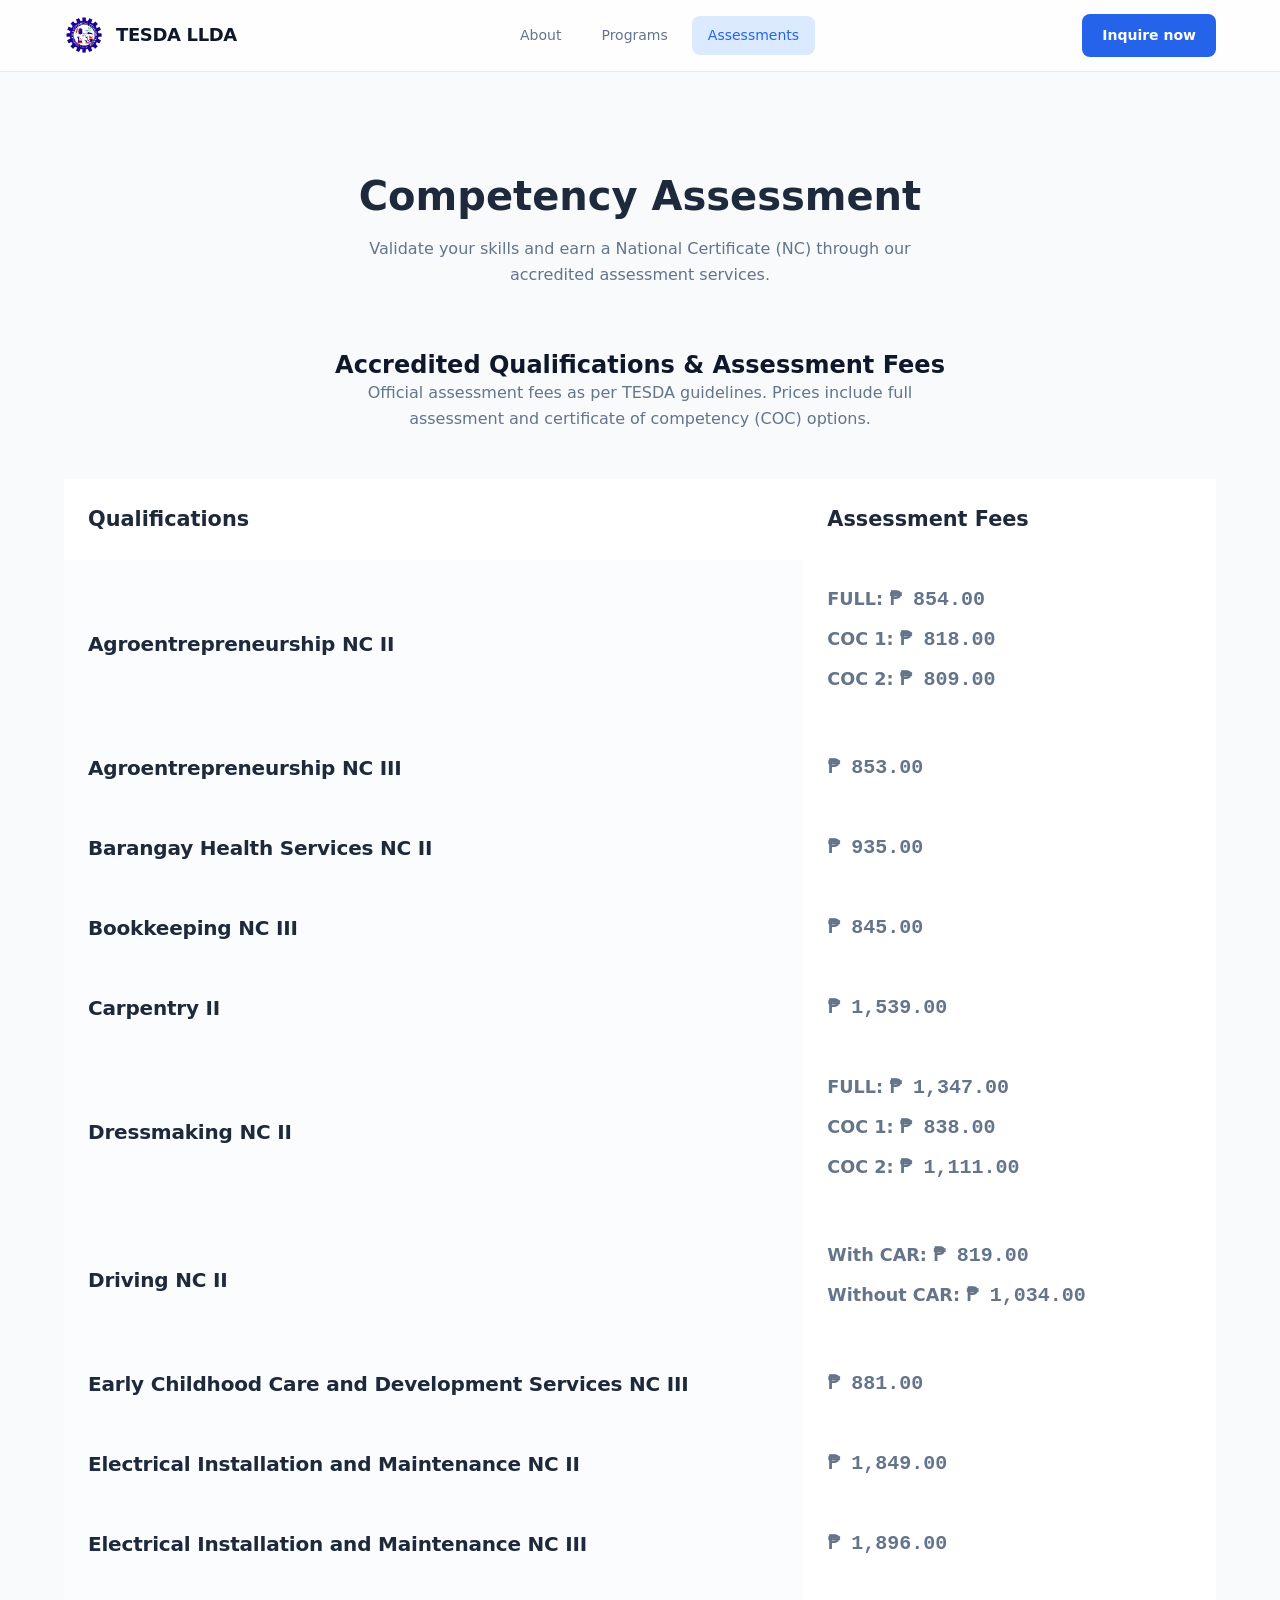
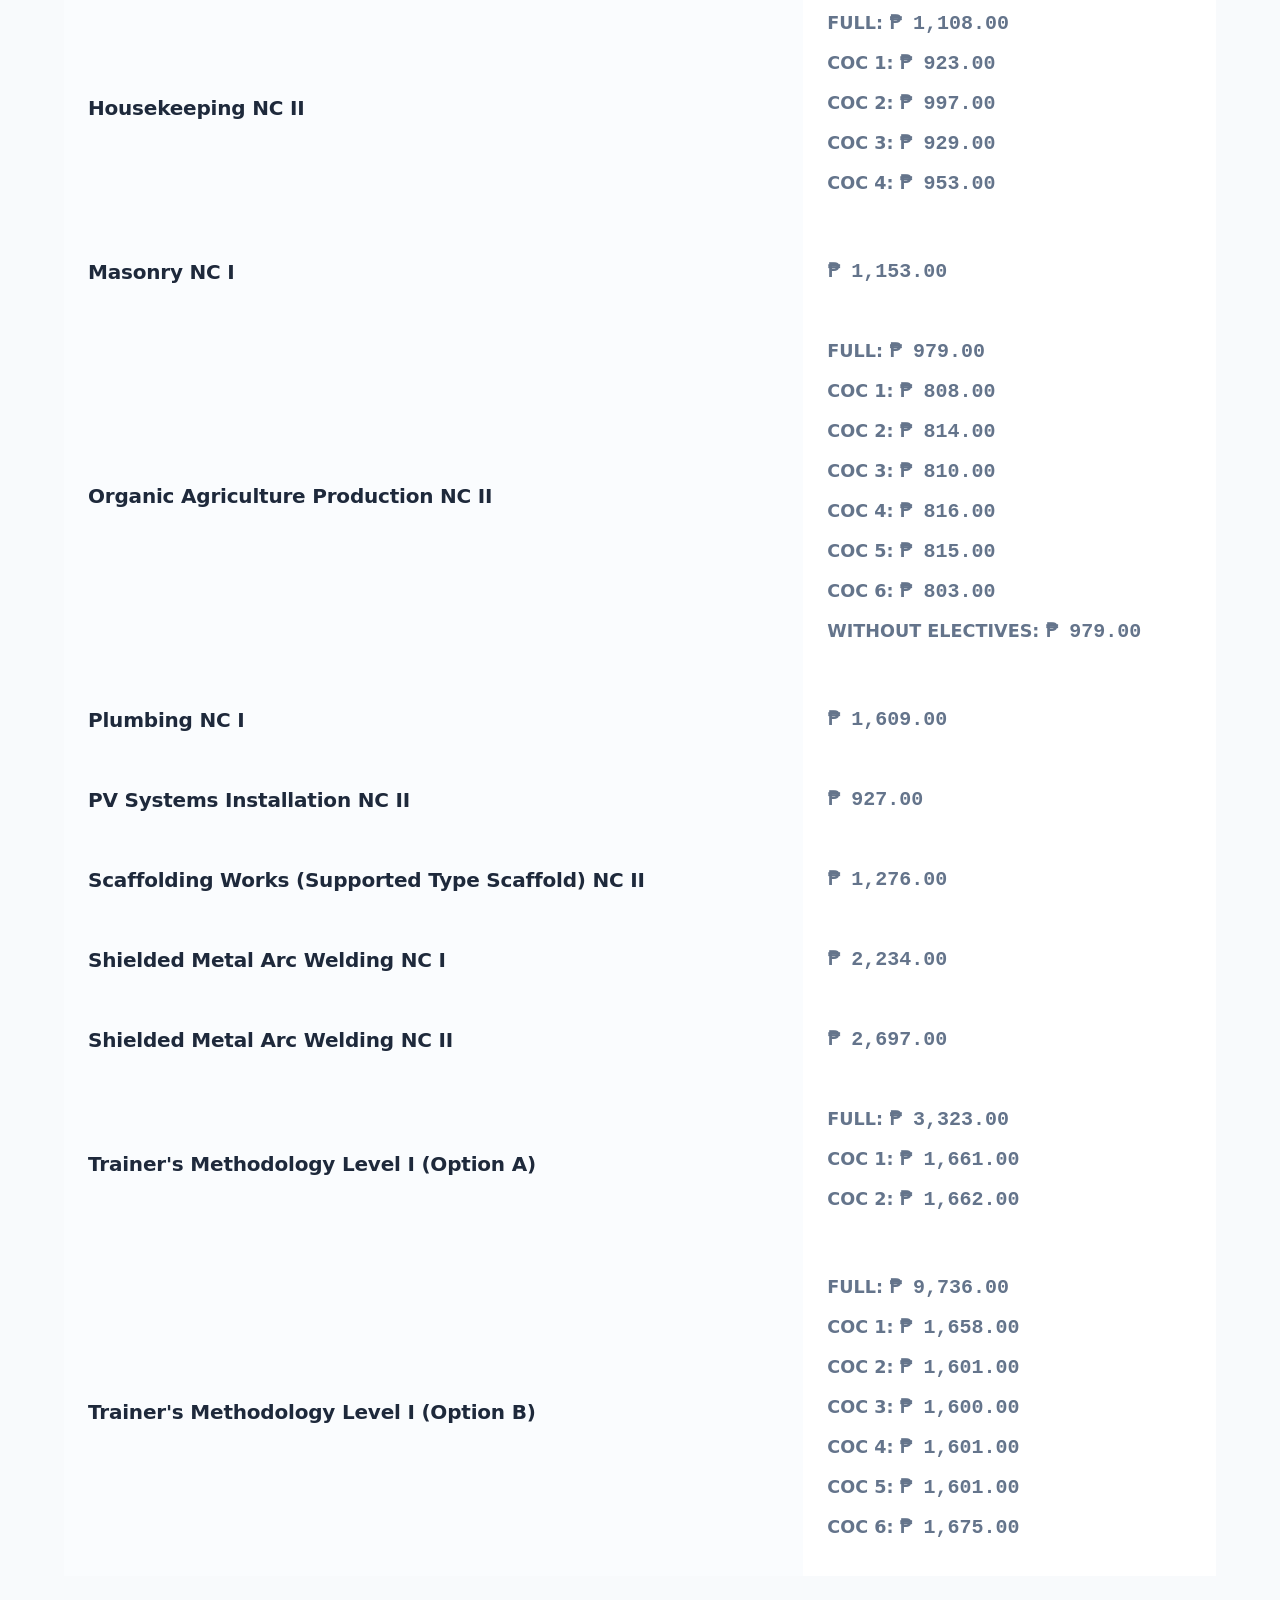
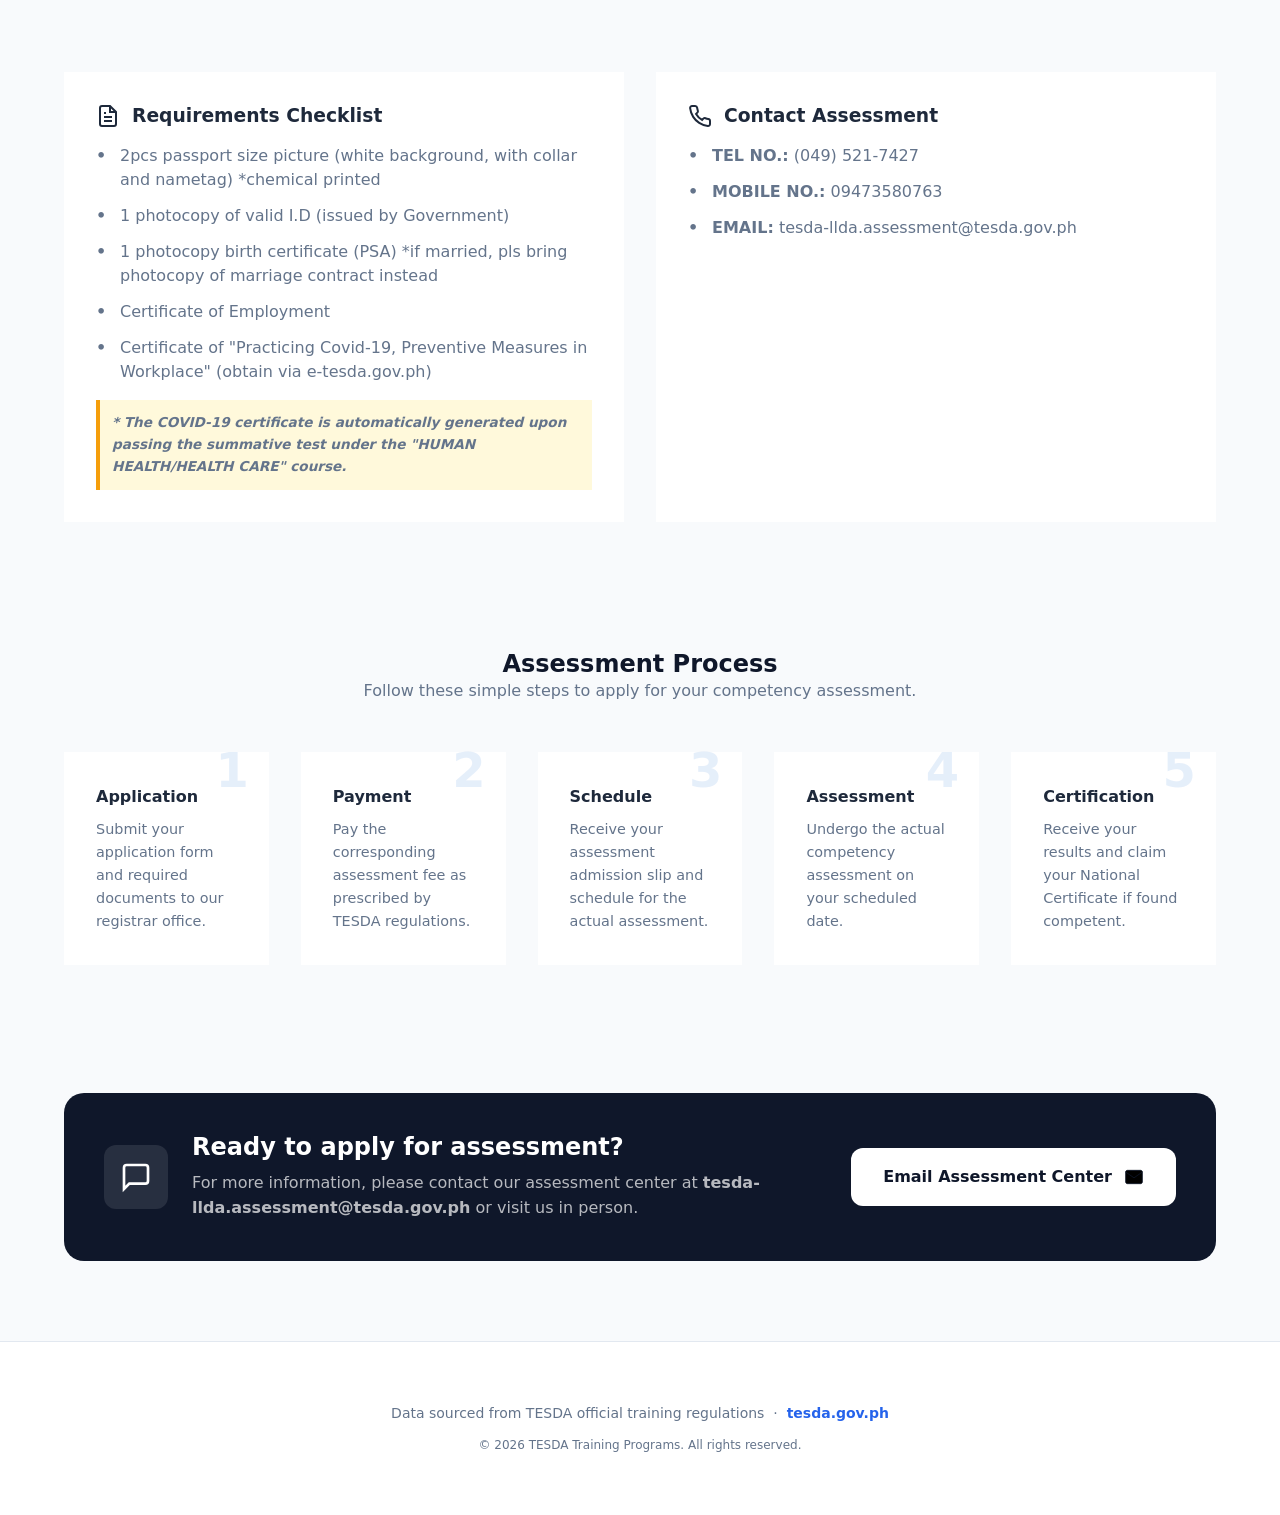
==== assessments.html @ 349aff1b "new addition to assestment page and ui changes" ====
<!DOCTYPE html>
<html lang="en">
<head>
  <meta charset="UTF-8" />
  <meta name="viewport" content="width=device-width, initial-scale=1.0" />
  <title>Assessments - TESDA LLDA Training Center</title>
  <link rel="icon" href="images/Untitled design (7).png" type="image/png" />
  <link rel="stylesheet" href="styles.css" />
  <link rel="stylesheet" href="assessments.css" />
</head>
<body class="loading">

  <!-- ── Preloader ── -->
  <div id="preloader" class="preloader">
    <div class="preloader-content">
      <img src="images/Untitled design (7).png" alt="TESDA Logo" class="preloader-logo" />
      <div class="preloader-spinner"></div>
      <p>Loading Assessment Page...</p>
    </div>
  </div>

  <!-- ── Navbar ── -->
  <nav>
    <div class="container nav-container">
      <div class="nav-logo">
        <img class="nav-logo-icon" src="images/Untitled design (7).png" alt="TESDA Logo" />
        <span class="nav-logo-text">TESDA LLDA</span>
      </div>
      <div class="nav-links">
        <a class="nav-link" href="index.html">About</a>
        <a class="nav-link" href="programs.html#programs">Programs</a>
        <a class="nav-link active" href="assessments.html">Assessments</a>
      </div>
      <a class="nav-cta" href="https://docs.google.com/forms/d/e/1FAIpQLSe-ANalO9LTou5ci9s4rJINnCRzZthixkKzy5RjrOZ7Rti6TA/viewform?usp=dialog" target="_blank" rel="noopener noreferrer">Inquire now</a>
    </div>
  </nav>

  <main class="assessments-page">
    <div class="container">
      <!-- ── Header ── -->
      <header class="assessment-header">
        <h1>Competency Assessment</h1>
        <p>Validate your skills and earn a National Certificate (NC) through our accredited assessment services.</p>
      </header>

      <!-- ── Fee Table Section ── -->
      <section class="fee-section">
        <div class="assessment-header">
          <h2>Accredited Qualifications & Assessment Fees</h2>
          <p>Official assessment fees as per TESDA guidelines. Prices include full assessment and certificate of competency (COC) options.</p>
        </div>
        <div class="fee-table-container">
          <table class="fee-table">
            <thead>
              <tr>
                <th>Qualifications</th>
                <th>Assessment Fees</th>
              </tr>
            </thead>
            <tbody>
              <tr>
                <td>Agroentrepreneurship NC II</td>
                <td>
                  <span class="fee-item"><span class="fee-label">FULL:</span> <span class="fee-price">₱ 854.00</span></span>
                  <span class="fee-item"><span class="fee-label">COC 1:</span> <span class="fee-price">₱ 818.00</span></span>
                  <span class="fee-item"><span class="fee-label">COC 2:</span> <span class="fee-price">₱ 809.00</span></span>
                </td>
              </tr>
              <tr>
                <td>Agroentrepreneurship NC III</td>
                <td><span class="fee-price">₱ 853.00</span></td>
              </tr>
              <tr>
                <td>Barangay Health Services NC II</td>
                <td><span class="fee-price">₱ 935.00</span></td>
              </tr>
              <tr>
                <td>Bookkeeping NC III</td>
                <td><span class="fee-price">₱ 845.00</span></td>
              </tr>
              <tr>
                <td>Carpentry II</td>
                <td><span class="fee-price">₱ 1,539.00</span></td>
              </tr>
              <tr>
                <td>Dressmaking NC II</td>
                <td>
                  <span class="fee-item"><span class="fee-label">FULL:</span> <span class="fee-price">₱ 1,347.00</span></span>
                  <span class="fee-item"><span class="fee-label">COC 1:</span> <span class="fee-price">₱ 838.00</span></span>
                  <span class="fee-item"><span class="fee-label">COC 2:</span> <span class="fee-price">₱ 1,111.00</span></span>
                </td>
              </tr>
              <tr>
                <td>Driving NC II</td>
                <td>
                  <span class="fee-item"><span class="fee-label">With CAR:</span> <span class="fee-price">₱ 819.00</span></span>
                  <span class="fee-item"><span class="fee-label">Without CAR:</span> <span class="fee-price">₱ 1,034.00</span></span>
                </td>
              </tr>
              <tr>
                <td>Early Childhood Care and Development Services NC III</td>
                <td><span class="fee-price">₱ 881.00</span></td>
              </tr>
              <tr>
                <td>Electrical Installation and Maintenance NC II</td>
                <td><span class="fee-price">₱ 1,849.00</span></td>
              </tr>
              <tr>
                <td>Electrical Installation and Maintenance NC III</td>
                <td><span class="fee-price">₱ 1,896.00</span></td>
              </tr>
              <tr>
                <td>Housekeeping NC II</td>
                <td>
                  <span class="fee-item"><span class="fee-label">FULL:</span> <span class="fee-price">₱ 1,108.00</span></span>
                  <span class="fee-item"><span class="fee-label">COC 1:</span> <span class="fee-price">₱ 923.00</span></span>
                  <span class="fee-item"><span class="fee-label">COC 2:</span> <span class="fee-price">₱ 997.00</span></span>
                  <span class="fee-item"><span class="fee-label">COC 3:</span> <span class="fee-price">₱ 929.00</span></span>
                  <span class="fee-item"><span class="fee-label">COC 4:</span> <span class="fee-price">₱ 953.00</span></span>
                </td>
              </tr>
              <tr>
                <td>Masonry NC I</td>
                <td><span class="fee-price">₱ 1,153.00</span></td>
              </tr>
              <tr>
                <td>Organic Agriculture Production NC II</td>
                <td>
                  <span class="fee-item"><span class="fee-label">FULL:</span> <span class="fee-price">₱ 979.00</span></span>
                  <span class="fee-item"><span class="fee-label">COC 1:</span> <span class="fee-price">₱ 808.00</span></span>
                  <span class="fee-item"><span class="fee-label">COC 2:</span> <span class="fee-price">₱ 814.00</span></span>
                  <span class="fee-item"><span class="fee-label">COC 3:</span> <span class="fee-price">₱ 810.00</span></span>
                  <span class="fee-item"><span class="fee-label">COC 4:</span> <span class="fee-price">₱ 816.00</span></span>
                  <span class="fee-item"><span class="fee-label">COC 5:</span> <span class="fee-price">₱ 815.00</span></span>
                  <span class="fee-item"><span class="fee-label">COC 6:</span> <span class="fee-price">₱ 803.00</span></span>
                  <span class="fee-item"><span class="fee-label">WITHOUT ELECTIVES:</span> <span class="fee-price">₱ 979.00</span></span>
                </td>
              </tr>
              <tr>
                <td>Plumbing NC I</td>
                <td><span class="fee-price">₱ 1,609.00</span></td>
              </tr>
              <tr>
                <td>PV Systems Installation NC II</td>
                <td><span class="fee-price">₱ 927.00</span></td>
              </tr>
              <tr>
                <td>Scaffolding Works (Supported Type Scaffold) NC II</td>
                <td><span class="fee-price">₱ 1,276.00</span></td>
              </tr>
              <tr>
                <td>Shielded Metal Arc Welding NC I</td>
                <td><span class="fee-price">₱ 2,234.00</span></td>
              </tr>
              <tr>
                <td>Shielded Metal Arc Welding NC II</td>
                <td><span class="fee-price">₱ 2,697.00</span></td>
              </tr>
              <tr>
                <td>Trainer's Methodology Level I (Option A)</td>
                <td>
                  <span class="fee-item"><span class="fee-label">FULL:</span> <span class="fee-price">₱ 3,323.00</span></span>
                  <span class="fee-item"><span class="fee-label">COC 1:</span> <span class="fee-price">₱ 1,661.00</span></span>
                  <span class="fee-item"><span class="fee-label">COC 2:</span> <span class="fee-price">₱ 1,662.00</span></span>
                </td>
              </tr>
              <tr>
                <td>Trainer's Methodology Level I (Option B)</td>
                <td>
                  <span class="fee-item"><span class="fee-label">FULL:</span> <span class="fee-price">₱ 9,736.00</span></span>
                  <span class="fee-item"><span class="fee-label">COC 1:</span> <span class="fee-price">₱ 1,658.00</span></span>
                  <span class="fee-item"><span class="fee-label">COC 2:</span> <span class="fee-price">₱ 1,601.00</span></span>
                  <span class="fee-item"><span class="fee-label">COC 3:</span> <span class="fee-price">₱ 1,600.00</span></span>
                  <span class="fee-item"><span class="fee-label">COC 4:</span> <span class="fee-price">₱ 1,601.00</span></span>
                  <span class="fee-item"><span class="fee-label">COC 5:</span> <span class="fee-price">₱ 1,601.00</span></span>
                  <span class="fee-item"><span class="fee-label">COC 6:</span> <span class="fee-price">₱ 1,675.00</span></span>
                </td>
              </tr>
            </tbody>
          </table>
        </div>
      </section>

      <div style="margin-top: 6rem;"></div> <!-- Section spacer -->

      <!-- ── Content Grid ── -->
      <div class="assessment-grid">
        <!-- Requirements Card -->
        <div class="assessment-card">
          <h3>
            <svg viewBox="0 0 24 24" fill="none" stroke="currentColor" stroke-width="2">
              <path d="M14 2H6a2 2 0 0 0-2 2v16a2 2 0 0 0 2 2h12a2 2 0 0 0 2-2V8z"></path>
              <polyline points="14 2 14 8 20 8"></polyline>
              <line x1="16" y1="13" x2="8" y2="13"></line>
              <line x1="16" y1="17" x2="8" y2="17"></line>
              <polyline points="10 9 9 9 8 9"></polyline>
            </svg>
            Requirements Checklist
          </h3>
          <ul>
            <li>2pcs passport size picture (white background, with collar and nametag) *chemical printed</li>
            <li>1 photocopy of valid I.D (issued by Government)</li>
            <li>1 photocopy birth certificate (PSA) *if married, pls bring photocopy of marriage contract instead</li>
            <li>Certificate of Employment</li>
            <li>Certificate of "Practicing Covid-19, Preventive Measures in Workplace" (obtain via <a href="https://e-tesda.gov.ph" target="_blank" style="color: inherit;">e-tesda.gov.ph</a>)</li>
          </ul>
          <p class="modal-note" style="margin-top: 1rem; font-size: 0.85rem; color: var(--text-muted); font-style: italic;">
            * The COVID-19 certificate is automatically generated upon passing the summative test under the "HUMAN HEALTH/HEALTH CARE" course.
          </p>
        </div>

        <!-- Contact Info Card -->
        <div class="assessment-card">
          <h3>
            <svg viewBox="0 0 24 24" fill="none" stroke="currentColor" stroke-width="2">
              <path d="M22 16.92v3a2 2 0 0 1-2.18 2 19.79 19.79 0 0 1-8.63-3.07 19.5 19.5 0 0 1-6-6 19.79 19.79 0 0 1-3.07-8.67A2 2 0 0 1 4.11 2h3a2 2 0 0 1 2 1.72 12.84 12.84 0 0 0 .7 2.81 2 2 0 0 1-.45 2.11L8.09 9.91a16 16 0 0 0 6 6l1.27-1.27a2 2 0 0 1 2.11-.45 12.84 12.84 0 0 0 2.81.7A2 2 0 0 1 22 16.92z"></path>
            </svg>
            Contact Assessment
          </h3>
          <ul>
            <li><strong>TEL NO.:</strong> (049) 521-7427</li>
            <li><strong>MOBILE NO.:</strong> 09473580763</li>
            <li><strong>EMAIL:</strong> <a href="mailto:tesda-llda.assessment@tesda.gov.ph" style="color: inherit; text-decoration: none;">tesda-llda.assessment@tesda.gov.ph</a></li>
          </ul>
        </div>
      </div>
    </div>

    <!-- ── Process Section ── -->
    <section class="process-section">
      <div class="container">
        <div class="assessment-header">
          <h2>Assessment Process</h2>
          <p>Follow these simple steps to apply for your competency assessment.</p>
        </div>
        
        <div class="process-steps">
          <div class="step-card">
            <h4>Application</h4>
            <p>Submit your application form and required documents to our registrar office.</p>
          </div>
          <div class="step-card">
            <h4>Payment</h4>
            <p>Pay the corresponding assessment fee as prescribed by TESDA regulations.</p>
          </div>
          <div class="step-card">
            <h4>Schedule</h4>
            <p>Receive your assessment admission slip and schedule for the actual assessment.</p>
          </div>
          <div class="step-card">
            <h4>Assessment</h4>
            <p>Undergo the actual competency assessment on your scheduled date.</p>
          </div>
          <div class="step-card">
            <h4>Certification</h4>
            <p>Receive your results and claim your National Certificate if found competent.</p>
          </div>
        </div>
      </div>
    </section>

    <section class="cta-section">
      <div class="container">
        <div class="cta-card">
          <div class="cta-content">
            <div class="cta-icon">
              <svg viewBox="0 0 24 24">
                <path d="M21 15a2 2 0 0 1-2 2H7l-4 4V5a2 2 0 0 1 2-2h14a2 2 0 0 1 2 2z"/>
              </svg>
            </div>
            <div class="cta-text">
              <h3>Ready to apply for assessment?</h3>
              <p>For more information, please contact our assessment center at <strong>tesda-llda.assessment@tesda.gov.ph</strong> or visit us in person.</p>
            </div>
          </div>
          <a class="cta-btn" href="mailto:tesda-llda.assessment@tesda.gov.ph">
            Email Assessment Center
            <svg viewBox="0 0 24 24">
              <path d="M4 4h16c1.1 0 2 .9 2 2v12c0 1.1-.9 2-2 2H4c-1.1 0-2-.9-2-2V6c0-1.1.9-2 2-2z"/>
              <polyline points="22,6 12,13 2,6"/>
            </svg>
          </a>
        </div>
      </div>
    </section>
  </main>

  <!-- ── Footer ── -->
  <footer>
    <div class="container">
      <p>Data sourced from TESDA official training regulations &nbsp;·&nbsp; <a href="https://tesda.gov.ph" target="_blank">tesda.gov.ph</a></p>
      <p class="copyright">&copy; 2026 TESDA Training Programs. All rights reserved.</p>
    </div>
  </footer>

  <script src="app.js"></script>
</body>
</html>
---- styles.css ----
/* ── Preloader ── */
.preloader {
  position: fixed;
  inset: 0;
  background: #ffffff;
  z-index: 9999;
  display: flex;
  align-items: center;
  justify-content: center;
  transition: opacity 0.6s ease, visibility 0.6s ease;
}

.preloader-content {
  text-align: center;
  display: flex;
  flex-direction: column;
  align-items: center;
  gap: 20px;
}

.preloader-logo {
  width: 80px;
  height: 80px;
  animation: pulse-logo 2s ease-in-out infinite;
}

.preloader-spinner {
  width: 40px;
  height: 40px;
  border: 3px solid var(--primary-light);
  border-top: 3px solid var(--primary);
  border-radius: 50%;
  animation: spin 1s linear infinite;
}

.preloader p {
  font-weight: 600;
  color: var(--secondary);
  font-size: 0.875rem;
  letter-spacing: 0.05em;
  text-transform: uppercase;
}

.loading {
  overflow: hidden;
}

.preloader-hidden {
  opacity: 0;
  visibility: hidden;
}

@keyframes spin {
  to { transform: rotate(360deg); }
}

@keyframes pulse-logo {
  0%, 100% { transform: scale(1); opacity: 1; }
  50% { transform: scale(1.1); opacity: 0.8; }
}

/* ── Modern Variables ── */
:root {
  --primary: #2563eb;
  --primary-dark: #1d4ed8;
  --primary-light: #dbeafe;
  --secondary: #0f172a;
  --accent: #3b82f6;
  --bg: #f8fafc;
  --card: #ffffff;
  --text: #1e293b;
  --text-muted: #64748b;
  --border: #e2e8f0;
  --radius-sm: 8px;
  --radius-md: 12px;
  --radius-lg: 20px;
  --shadow-sm: 0 1px 2px rgba(0,0,0,0.05);
  --shadow-md: 0 4px 6px -1px rgba(0,0,0,0.1), 0 2px 4px -1px rgba(0,0,0,0.06);
  --shadow-lg: 0 10px 15px -3px rgba(0,0,0,0.1), 0 4px 6px -2px rgba(0,0,0,0.05);
  --container: 1200px;
}

/* ── Reset & Base ── */
* {
  box-sizing: border-box;
  margin: 0;
  padding: 0;
}

html {
  scroll-behavior: smooth;
  scroll-padding-top: 80px; /* To account for the sticky navbar */
}

body {
  font-family: 'Inter', system-ui, -apple-system, sans-serif;
  background-color: var(--bg);
  color: var(--text);
  line-height: 1.6;
  -webkit-font-smoothing: antialiased;
}

.container {
  max-width: var(--container);
  margin: 0 auto;
  padding: 0 1.5rem;
}

h1, h2, h3 {
  color: var(--secondary);
  line-height: 1.2;
}

a {
  text-decoration: none;
  color: inherit;
  transition: all 0.2s ease;
}

button {
  cursor: pointer;
  font-family: inherit;
  border: none;
  transition: all 0.2s ease;
}

/* ── Navbar ── */
nav {
  background: rgba(255, 255, 255, 0.8);
  backdrop-filter: blur(12px);
  -webkit-backdrop-filter: blur(12px);
  height: 72px;
  display: flex;
  align-items: center;
  position: sticky;
  top: 0;
  z-index: 100;
  border-bottom: 1px solid var(--border);
}

.nav-container {
  width: 100%;
  display: flex;
  align-items: center;
  justify-content: space-between;
}

.nav-logo {
  display: flex;
  align-items: center;
  gap: 12px;
}

.nav-logo-icon {
  width: 40px;
  height: 40px;
  object-fit: contain;
}

.nav-logo-text {
  font-size: 1.125rem;
  font-weight: 700;
  letter-spacing: -0.02em;
  color: var(--secondary);
}

.nav-links {
  display: flex;
  gap: 8px;
}

.nav-link {
  padding: 8px 16px;
  font-size: 0.875rem;
  font-weight: 500;
  color: var(--text-muted);
  border-radius: var(--radius-sm);
}

.nav-link:hover, .nav-link.active {
  color: var(--primary);
  background: var(--primary-light);
}

.nav-cta {
  background: var(--primary);
  color: white;
  padding: 10px 20px;
  border-radius: var(--radius-sm);
  font-weight: 600;
  font-size: 0.875rem;
}

.nav-cta:hover {
  background: var(--primary-dark);
  transform: translateY(-1px);
  box-shadow: var(--shadow-md);
}

/* ── Hero Section ── */
.hero {
  padding: 100px 0;
  background-image: url('images/hero.jpg');
  background-size: cover;
  background-position: center;
  position: relative;
  overflow: hidden;
  color: white;
}

.hero::before {
  content: '';
  position: absolute;
  inset: 0;
  background: rgba(15, 23, 42, 0.75); /* Darker overlay for contrast */
  backdrop-filter: blur(8px);
  -webkit-backdrop-filter: blur(8px);
  z-index: 0;
}

.hero-grid {
  position: absolute;
  inset: 0;
  background-image: radial-gradient(rgba(255, 255, 255, 0.1) 1px, transparent 1px);
  background-size: 40px 40px;
  opacity: 0.3;
  z-index: 1;
}

.hero-container {
  display: grid;
  grid-template-columns: 1.2fr 0.8fr;
  align-items: center;
  gap: 60px;
  position: relative;
  z-index: 2;
}

.badge {
  display: inline-flex;
  align-items: center;
  gap: 8px;
  background: rgba(255, 255, 255, 0.1);
  padding: 6px 16px;
  border-radius: 100px;
  font-size: 0.75rem;
  font-weight: 600;
  color: #fff;
  box-shadow: var(--shadow-sm);
  border: 1px solid rgba(255, 255, 255, 0.2);
  margin-bottom: 24px;
}

.badge-dot {
  width: 8px;
  height: 8px;
  background: var(--primary);
  border-radius: 50%;
  animation: pulse 2s infinite;
}

@keyframes pulse {
  0% { transform: scale(0.95); box-shadow: 0 0 0 0 rgba(37, 99, 235, 0.7); }
  70% { transform: scale(1); box-shadow: 0 0 0 6px rgba(37, 99, 235, 0); }
  100% { transform: scale(0.95); box-shadow: 0 0 0 0 rgba(37, 99, 235, 0); }
}

.hero h1 {
  font-size: 3.5rem;
  font-weight: 800;
  letter-spacing: -0.04em;
  margin-bottom: 20px;
  background: linear-gradient(to bottom right, #ffffff, #cbd5e1);
  background-clip: text;
  -webkit-background-clip: text;
  -webkit-text-fill-color: transparent;
}

.hero p {
  font-size: 1.125rem;
  color: rgba(255, 255, 255, 0.8);
  max-width: 540px;
  margin-bottom: 40px;
}

.hero-stats {
  display: flex;
  gap: 40px;
}

.hero-stat {
  display: flex;
  flex-direction: column;
}

.stat-num {
  font-size: 1.5rem;
  font-weight: 700;
  color: #fff;
}

.stat-label {
  font-size: 0.875rem;
  color: rgba(255, 255, 255, 0.6);
}

.floating-logo {
  width: 100%;
  max-width: 320px;
  filter: drop-shadow(0 20px 40px rgba(0,0,0,0.1));
  animation: float 6s ease-in-out infinite;
}

@keyframes float {
  0%, 100% { transform: translateY(0); }
  50% { transform: translateY(-20px); }
}

/* ── Programs Section ── */
.programs-section {
  padding: 80px 0;
}

.section-header {
  margin-bottom: 48px;
}

.section-title {
  display: flex;
  align-items: center;
  gap: 16px;
  margin-bottom: 32px;
}

.section-title h2 {
  font-size: 2rem;
  font-weight: 700;
}

.count-pill {
  background: var(--primary-light);
  color: var(--primary);
  padding: 4px 12px;
  border-radius: 100px;
  font-size: 0.875rem;
  font-weight: 600;
}

.toolbar {
  display: flex;
  justify-content: space-between;
  align-items: center;
  gap: 20px;
  flex-wrap: wrap;
}

.search-wrap {
  flex: 1;
  min-width: 300px;
  position: relative;
}

.search-icon {
  position: absolute;
  left: 16px;
  top: 50%;
  transform: translateY(-50%);
  width: 20px;
  height: 20px;
  color: var(--text-muted);
}

.search-wrap input {
  width: 100%;
  padding: 12px 16px 12px 48px;
  border-radius: var(--radius-md);
  border: 1px solid var(--border);
  background: white;
  font-size: 1rem;
  transition: all 0.2s;
}

.search-wrap input:focus {
  outline: none;
  border-color: var(--primary);
  box-shadow: 0 0 0 4px var(--primary-light);
}

.filter-group {
  display: flex;
  gap: 8px;
  background: white;
  padding: 4px;
  border-radius: var(--radius-md);
  border: 1px solid var(--border);
}

.filter-btn {
  padding: 8px 16px;
  border-radius: var(--radius-sm);
  font-size: 0.875rem;
  font-weight: 600;
  color: var(--text-muted);
  background: transparent;
}

.filter-btn:hover {
  color: var(--secondary);
}

.filter-btn.active {
  background: var(--secondary);
  color: white;
}

/* ── Program Grid ── */
.program-grid {
  display: grid;
  grid-template-columns: repeat(auto-fill, minmax(320px, 1fr));
  gap: 24px;
}

.program-card {
  background: white;
  padding: 24px;
  border-radius: var(--radius-lg);
  border: 1px solid var(--border);
  transition: all 0.3s cubic-bezier(0.4, 0, 0.2, 1);
  display: flex;
  cursor: pointer;
  flex-direction: column;
  gap: 20px;
}

.program-card:hover {
  transform: translateY(-4px);
  border-color: var(--primary);
  box-shadow: var(--shadow-lg);
}

.card-header {
  display: flex;
  justify-content: space-between;
  align-items: center;
}

.nc-badge {
  background: #f1f5f9;
  color: var(--secondary);
  padding: 4px 10px;
  border-radius: 6px;
  font-size: 0.75rem;
  font-weight: 700;
  text-transform: uppercase;
  letter-spacing: 0.05em;
}

.nc-badge.special {
  background: #fef3c7;
  color: #92400e;
}

.duration {
  display: flex;
  align-items: center;
  gap: 6px;
  color: var(--text-muted);
  font-size: 0.875rem;
  font-weight: 500;
}

.duration svg {
  width: 16px;
  height: 16px;
}

.program-title {
  font-size: 1.25rem;
  font-weight: 700;
  color: var(--secondary);
  flex-grow: 1;
}

.card-footer {
  display: flex;
  justify-content: space-between;
  align-items: center;
  padding-top: 20px;
  border-top: 1px solid var(--border);
}

.view-details {
  font-size: 0.875rem;
  font-weight: 600;
  color: var(--primary);
  background: transparent;
}

.arrow-icon {
  width: 20px;
  height: 20px;
  color: var(--primary);
  transition: transform 0.2s ease;
}

.program-card:hover .arrow-icon {
  transform: translateX(4px);
}

/* ── Empty State ── */
.empty-state {
  grid-column: 1 / -1;
  text-align: center;
  padding: 60px 0;
  color: var(--text-muted);
}

.empty-state svg {
  width: 48px;
  height: 48px;
  margin-bottom: 16px;
  opacity: 0.5;
}

.clear-btn {
  margin-top: 16px;
  background: var(--secondary);
  color: white;
  padding: 8px 20px;
  border-radius: var(--radius-sm);
  font-weight: 600;
}

/* ── CTA Section ── */
.cta-section {
  padding-bottom: 80px;
}

.cta-card {
  background: var(--secondary);
  border-radius: var(--radius-lg);
  padding: 40px;
  display: flex;
  justify-content: space-between;
  align-items: center;
  gap: 40px;
  color: white;
}

.cta-content {
  display: flex;
  gap: 24px;
  align-items: center;
}

.cta-icon {
  width: 64px;
  height: 64px;
  background: rgba(255,255,255,0.1);
  border-radius: var(--radius-md);
  display: flex;
  align-items: center;
  justify-content: center;
  flex-shrink: 0;
}

.cta-icon svg {
  width: 32px;
  height: 32px;
  stroke: white;
  fill: none;
  stroke-width: 2;
}

.cta-text h3 {
  color: white;
  font-size: 1.5rem;
  margin-bottom: 8px;
}

.cta-text p {
  color: rgba(255,255,255,0.7);
}

.cta-btn {
  background: white;
  color: var(--secondary);
  padding: 16px 32px;
  border-radius: var(--radius-md);
  font-weight: 700;
  display: flex;
  align-items: center;
  gap: 12px;
  white-space: nowrap;
}

.cta-btn svg {
  width: 20px;
  height: 20px;
  stroke: var(--secondary);
}

.cta-btn:hover {
  transform: translateY(-2px);
  box-shadow: 0 10px 20px rgba(0,0,0,0.2);
}

/* ── Program Details Modal ── */
.modal {
  position: fixed;
  inset: 0;
  z-index: 1000;
  display: none;
  align-items: center;
  justify-content: center;
  padding: 20px;
}

.modal.active {
  display: flex;
}

.modal-overlay {
  position: absolute;
  inset: 0;
  background: rgba(15, 23, 42, 0.6);
  backdrop-filter: blur(4px);
  -webkit-backdrop-filter: blur(4px);
}

.modal-content {
  position: relative;
  background: white;
  border-radius: 5px;
  width: 100%;
  max-width: 600px;
  max-height: calc(100vh - 40px);
  overflow-y: auto;
  overflow-x: hidden;
  padding: 40px;
  padding-right: 52px;
  box-sizing: border-box;
  box-shadow: 0 25px 50px -12px rgba(0, 0, 0, 0.25);
  scroll-behavior: smooth;
}

.modal-content::-webkit-scrollbar {
  width: 6px;
}

.modal-content::-webkit-scrollbar-track {
  background: rgba(0, 0, 0, 0.05);
  border-radius: 3px;
}

.modal-content::-webkit-scrollbar-thumb {
  background: rgba(0, 0, 0, 0.2);
  border-radius: 3px;
}

.modal-content::-webkit-scrollbar-thumb:hover {
  background: rgba(0, 0, 0, 0.4);
}

* {
  scrollbar-width: thin;
  scrollbar-color: rgba(0, 0, 0, 0.2) rgba(0, 0, 0, 0.05);
}

.modal-close {
  position: absolute;
  top: 16px;
  right: 16px;
  width: 36px;
  height: 36px;
  border-radius: 50%;
  background: var(--bg);
  border: 1px solid var(--border);
  display: flex;
  align-items: center;
  justify-content: center;
  cursor: pointer;
  transition: all 0.2s ease;
}

.modal-close:hover {
  background: var(--border);
}

.modal-close svg {
  width: 18px;
  height: 18px;
  stroke: var(--text-muted);
}

.modal-header {
  display: flex;
  align-items: center;
  gap: 12px;
  margin-bottom: 12px;
  flex-wrap: wrap;
}

.modal-level {
  background: var(--primary);
  color: white;
  padding: 6px 14px;
  border-radius: 6px;
  font-size: 0.75rem;
  font-weight: 700;
  text-transform: uppercase;
  letter-spacing: 0.05em;
}

.modal-level.special {
  background: #f59e0b;
  color: white;
}

.modal-duration {
  display: flex;
  align-items: center;
  gap: 6px;
  color: var(--text-muted);
  font-size: 0.875rem;
  font-weight: 500;
}

.modal-title {
  font-size: 1.75rem;
  font-weight: 800;
  color: var(--secondary);
  margin-bottom: 24px;
  letter-spacing: -0.02em;
  line-height: 1.2;
}

.modal-body {
  margin-bottom: 32px;
}

.modal-section {
  margin-bottom: 24px;
}

.modal-section:last-child {
  margin-bottom: 0;
}

.modal-section h3 {
  font-size: 0.875rem;
  font-weight: 700;
  color: var(--primary);
  margin-bottom: 12px;
  letter-spacing: 0.02em;
}

.modal-section p {
  color: var(--text);
  line-height: 1.7;
  font-size: 0.95rem;
}

.modal-section ul {
  list-style: none;
  display: grid;
  grid-template-columns: 1fr;
  gap: 10px;
}

.modal-section ul li {
  display: flex;
  align-items: flex-start;
  gap: 10px;
  color: var(--text);
  font-size: 0.9rem;
  line-height: 1.5;
}

.modal-section ul li::before {
  content: '✓';
  color: var(--primary);
  font-weight: 700;
  flex-shrink: 0;
  margin-top: 2px;
}

.modal-section ul.enrollment-list {
  grid-template-columns: 1fr;
}

.modal-section ul.enrollment-list li:first-child {
  font-weight: 700;
  color: var(--secondary);
  list-style: none;
}

.modal-section ul.enrollment-list li:first-child::before {
  display: none;
}

.modal-note {
  margin-top: 16px;
  padding: 12px;
  background: #fff9db;
  border-left: 4px solid #f59e0b;
  font-size: 0.9rem;
  font-weight: 600;
  color: #92400e;
}

.modal-footer {
  display: flex;
  gap: 12px;
  padding-top: 24px;
  border-top: 1px solid var(--border);
  flex-direction: column;
}

.modal-btn {
  flex: 1;
  padding: 14px 20px;
  border-radius: var(--radius-md);
  font-weight: 600;
  text-align: center;
  font-size: 0.9rem;
  transition: all 0.2s ease;
}

.modal-btn.primary {
  background: var(--primary);
  color: white;
}

.modal-btn.primary:hover {
  background: var(--primary-dark);
}

.modal-btn.secondary {
  background: white;
  color: var(--secondary);
  border: 1px solid var(--border);
}

.modal-btn.secondary:hover {
  background: var(--bg);
}

@media (min-width: 640px) {
  .modal-footer {
    flex-direction: row;
  }

  .modal-section ul {
    grid-template-columns: repeat(2, 1fr);
  }
}

@media (max-width: 480px) {
  .modal-content {
    padding: 28px 20px;
  }

  .modal-title {
    font-size: 1.4rem;
  }
}

/* ── Footer ── */
footer {
  padding: 60px 0;
  background: white;
  border-top: 1px solid var(--border);
  text-align: center;
}

footer p {
  font-size: 0.875rem;
  color: var(--text-muted);
}

footer a {
  color: var(--primary);
  font-weight: 600;
}

.copyright {
  margin-top: 12px;
  font-size: 0.75rem;
}

/* ── Responsive ── */
@media (max-width: 1024px) {
  .hero h1 { font-size: 3rem; }
  .hero-container { gap: 40px; }
}

@media (max-width: 768px) {
  .hero-container { grid-template-columns: 1fr; text-align: center; }
  .hero h1 { font-size: 2.5rem; }
  .hero p { margin-inline: auto; }
  .hero-stats { justify-content: center; }
  .hero-image { display: none; }
  
  .toolbar { flex-direction: column; align-items: stretch; }
  .search-wrap { min-width: 0; }
  .filter-group { overflow-x: auto; padding: 4px; }
  
  .cta-card { flex-direction: column; text-align: center; padding: 32px; }
  .cta-content { flex-direction: column; }
  .cta-btn { width: 100%; justify-content: center; }
  
  .nav-links { display: none; }
}

@media (max-width: 480px) {
  .hero h1 { font-size: 2rem; }
  .hero-stats { gap: 20px; }
  .section-title { flex-direction: column; align-items: flex-start; gap: 8px; }
}
---- assessments.css ----
/* Specific styles for Assessment page (no hero) */
.assessments-page {
  padding-top: 100px; /* Space for sticky navbar */
  min-height: 80vh;
}

.assessment-header {
  margin-bottom: 3rem;
  text-align: center;
}

.assessment-header h1 {
  font-size: 2.5rem;
  color: var(--navy-blue);
  margin-bottom: 1rem;
}

.assessment-header p {
  color: var(--text-muted);
  max-width: 600px;
  margin: 0 auto;
}

/* Fee Table Styles */
.fee-section {
  margin-top: 4rem;
}

.fee-table-container {
  background: white;
  border: 1px solid var(--border-color);
  overflow-x: auto;
  margin-top: 2rem;
}

.fee-table {
  width: 100%;
  border-collapse: collapse;
  text-align: left;
  border: 1px solid var(--border-color); /* Added outer border */
}

.fee-table th {
  background: var(--bg-soft);
  color: var(--navy-blue);
  font-weight: 700;
  padding: 1.5rem;
  border: 1px solid var(--border-color); /* Added full border for outline */
  white-space: nowrap;
  font-size: 1.3rem; /* Bigger header */
}

.fee-table td {
  padding: 1.5rem;
  border: 1px solid var(--border-color); /* Added full border for outline */
  color: var(--text-muted);
  vertical-align: middle;
  font-size: 1.15rem; /* Bigger qualification text */
}

.fee-table tbody tr:nth-child(even) {
  background: var(--bg-soft); /* Zebra striping for better row tracking */
}

.fee-table td:first-child {
  font-weight: 800; /* Extra bold */
  color: var(--navy-blue);
  font-size: 1.25rem; /* Even bigger than before */
  background: rgba(0, 102, 204, 0.02); /* Subtle highlight background for the course column */
  border-left: 5px solid var(--primary-blue); /* Strong blue accent on the left */
  letter-spacing: -0.01em;
}

.fee-table tr {
  border-bottom: 2px solid var(--border-color); /* Thicker separation between rows */
}

.fee-item {
  display: block;
  margin-bottom: 0.5rem;
}

.fee-label {
  font-weight: 600;
  color: var(--navy-blue);
  font-size: 1.1rem; /* Bigger label */
}

.fee-price {
  font-family: monospace;
  font-weight: 700;
  color: var(--primary-blue);
  font-size: 1.25rem; /* Bigger price */
}

.assessment-grid {
  display: grid;
  grid-template-columns: repeat(auto-fit, minmax(300px, 1fr));
  gap: 2rem;
  margin-bottom: 4rem;
}

.assessment-card {
  background: white;
  padding: 2rem;
  border: 1px solid var(--border-color);
  transition: all 0.3s ease;
}

.assessment-card:hover {
  border-color: var(--primary-blue);
  box-shadow: 0 10px 30px rgba(0, 0, 0, 0.05);
  transform: translateY(-5px);
}

.assessment-card h3 {
  color: var(--navy-blue);
  margin-bottom: 1rem;
  display: flex;
  align-items: center;
  gap: 0.75rem;
}

.assessment-card h3 svg {
  width: 24px;
  height: 24px;
  color: var(--primary-blue);
}

.assessment-card ul {
  list-style: none;
  padding: 0;
}

.assessment-card li {
  position: relative;
  padding-left: 1.5rem;
  margin-bottom: 0.75rem;
  color: var(--text-muted);
  line-height: 1.5;
}

.assessment-card li::before {
  content: "•";
  position: absolute;
  left: 0;
  color: var(--primary-blue);
  font-weight: bold;
}

.process-section {
  background: var(--bg-soft);
  padding: 4rem 0;
  margin: 4rem 0;
}

.process-steps {
  display: grid;
  grid-template-columns: repeat(auto-fit, minmax(200px, 1fr));
  gap: 2rem;
  counter-reset: step;
}

.step-card {
  position: relative;
  padding: 2rem;
  background: white;
  border-top: 4px solid var(--primary-blue);
}

.step-card::before {
  counter-increment: step;
  content: counter(step);
  position: absolute;
  top: -20px;
  right: 20px;
  font-size: 3rem;
  font-weight: 800;
  color: rgba(0, 102, 204, 0.1);
}

.step-card h4 {
  margin-bottom: 0.5rem;
  color: var(--navy-blue);
}

.step-card p {
  font-size: 0.9rem;
  color: var(--text-muted);
}

@media (max-width: 768px) {
  .assessments-page {
    padding-top: 80px;
  }
  
  .assessment-header h1 {
    font-size: 2rem;
  }

  /* Responsive Fee Table */
  .fee-table-container {
    border: none;
    overflow-x: visible;
  }

  .fee-table {
    border: none;
    display: block;
  }

  .fee-table thead {
    display: none; /* Hide table headers on mobile */
  }

  .fee-table tbody {
    display: block;
  }

  .fee-table tr {
    display: block;
    margin-bottom: 1.5rem;
    background: white;
    border: 1px solid var(--border-color);
    border-radius: 8px;
    overflow: hidden;
    box-shadow: 0 2px 8px rgba(0, 0, 0, 0.05);
  }

  .fee-table td {
    display: block;
    width: 100%;
    padding: 1.25rem;
    border: none;
    border-bottom: 1px solid rgba(0, 0, 0, 0.05);
  }

  .fee-table td:last-child {
    border-bottom: none;
  }

  .fee-table td:first-child {
    font-size: 1.2rem;
    background: var(--bg-soft);
    border-left: none;
    border-bottom: 2px solid var(--primary-blue);
    padding: 1rem 1.25rem;
  }

  .fee-item {
    display: flex;
    justify-content: space-between;
    align-items: center;
    padding: 0.5rem 0;
    border-bottom: 1px dashed var(--border-color);
  }

  .fee-item:last-child {
    border-bottom: none;
  }

  .fee-label {
    font-size: 0.95rem;
  }

  .fee-price {
    font-size: 1.1rem;
  }
}
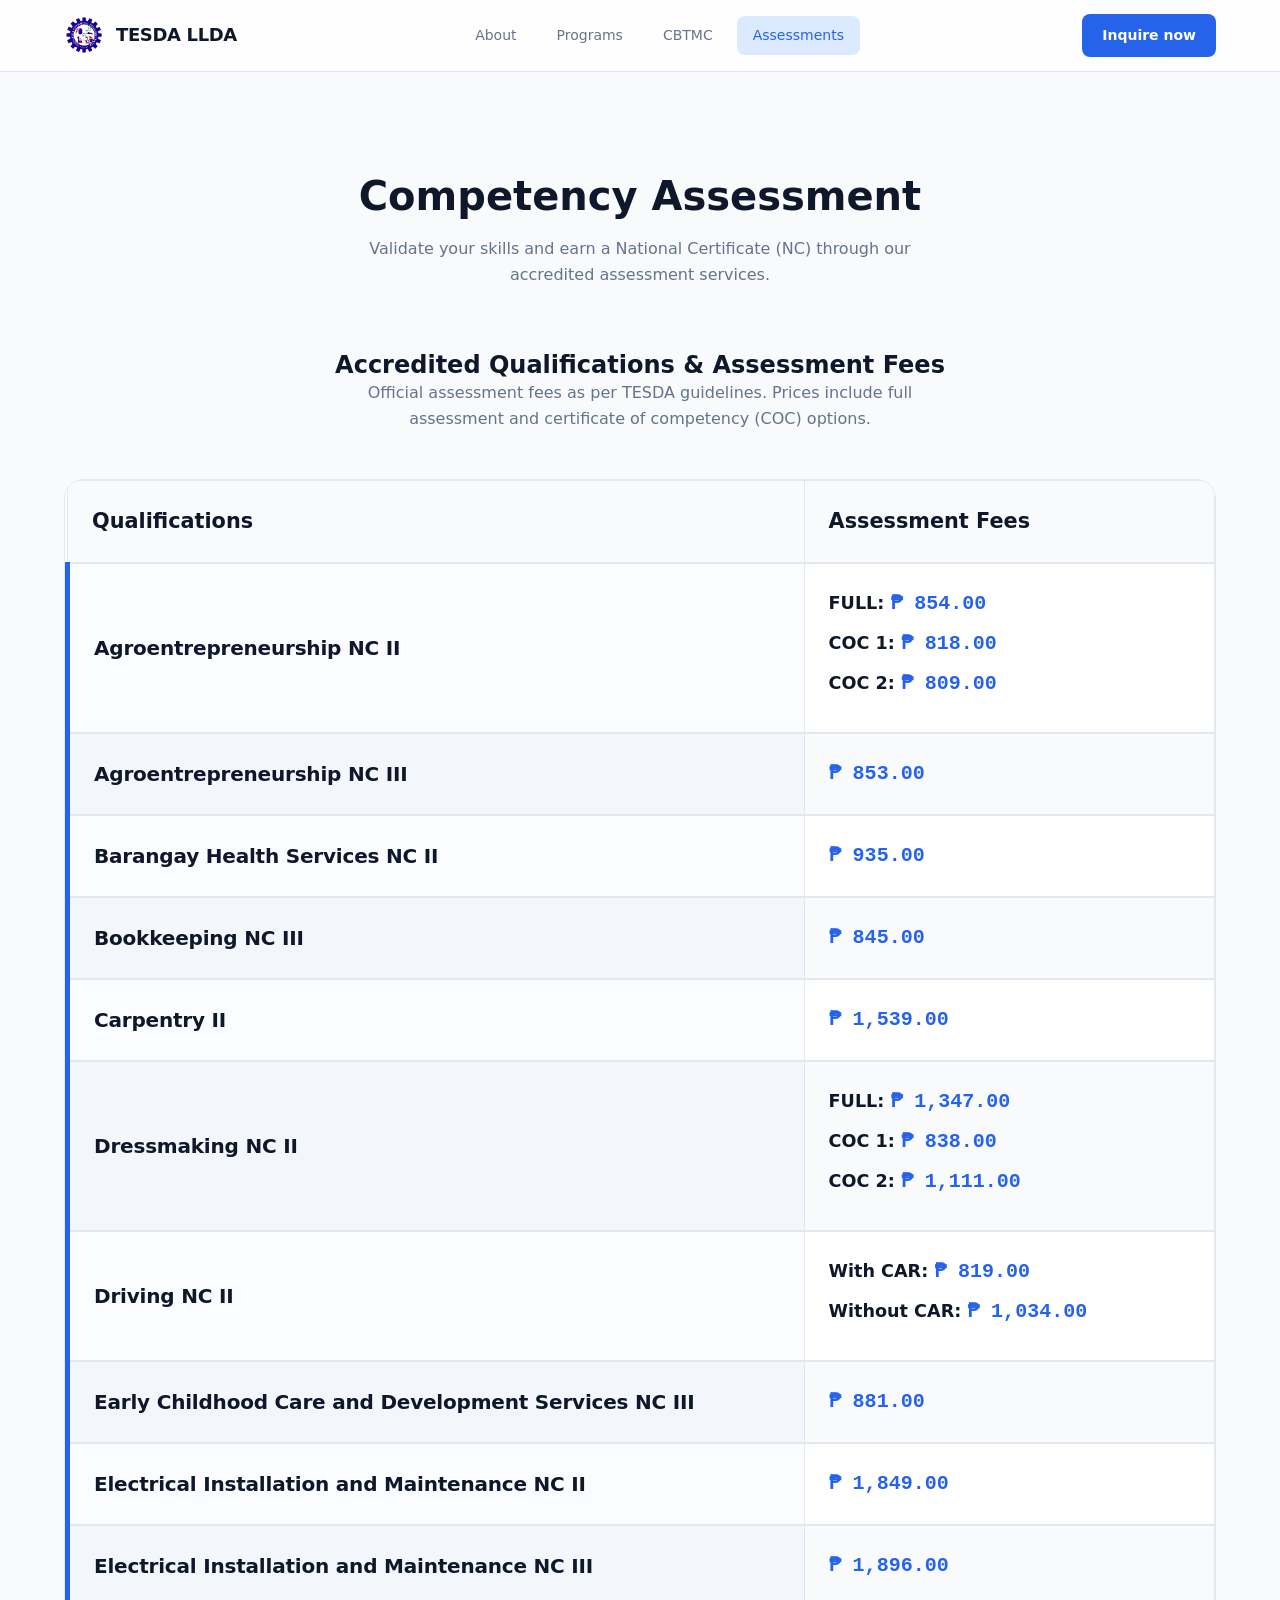
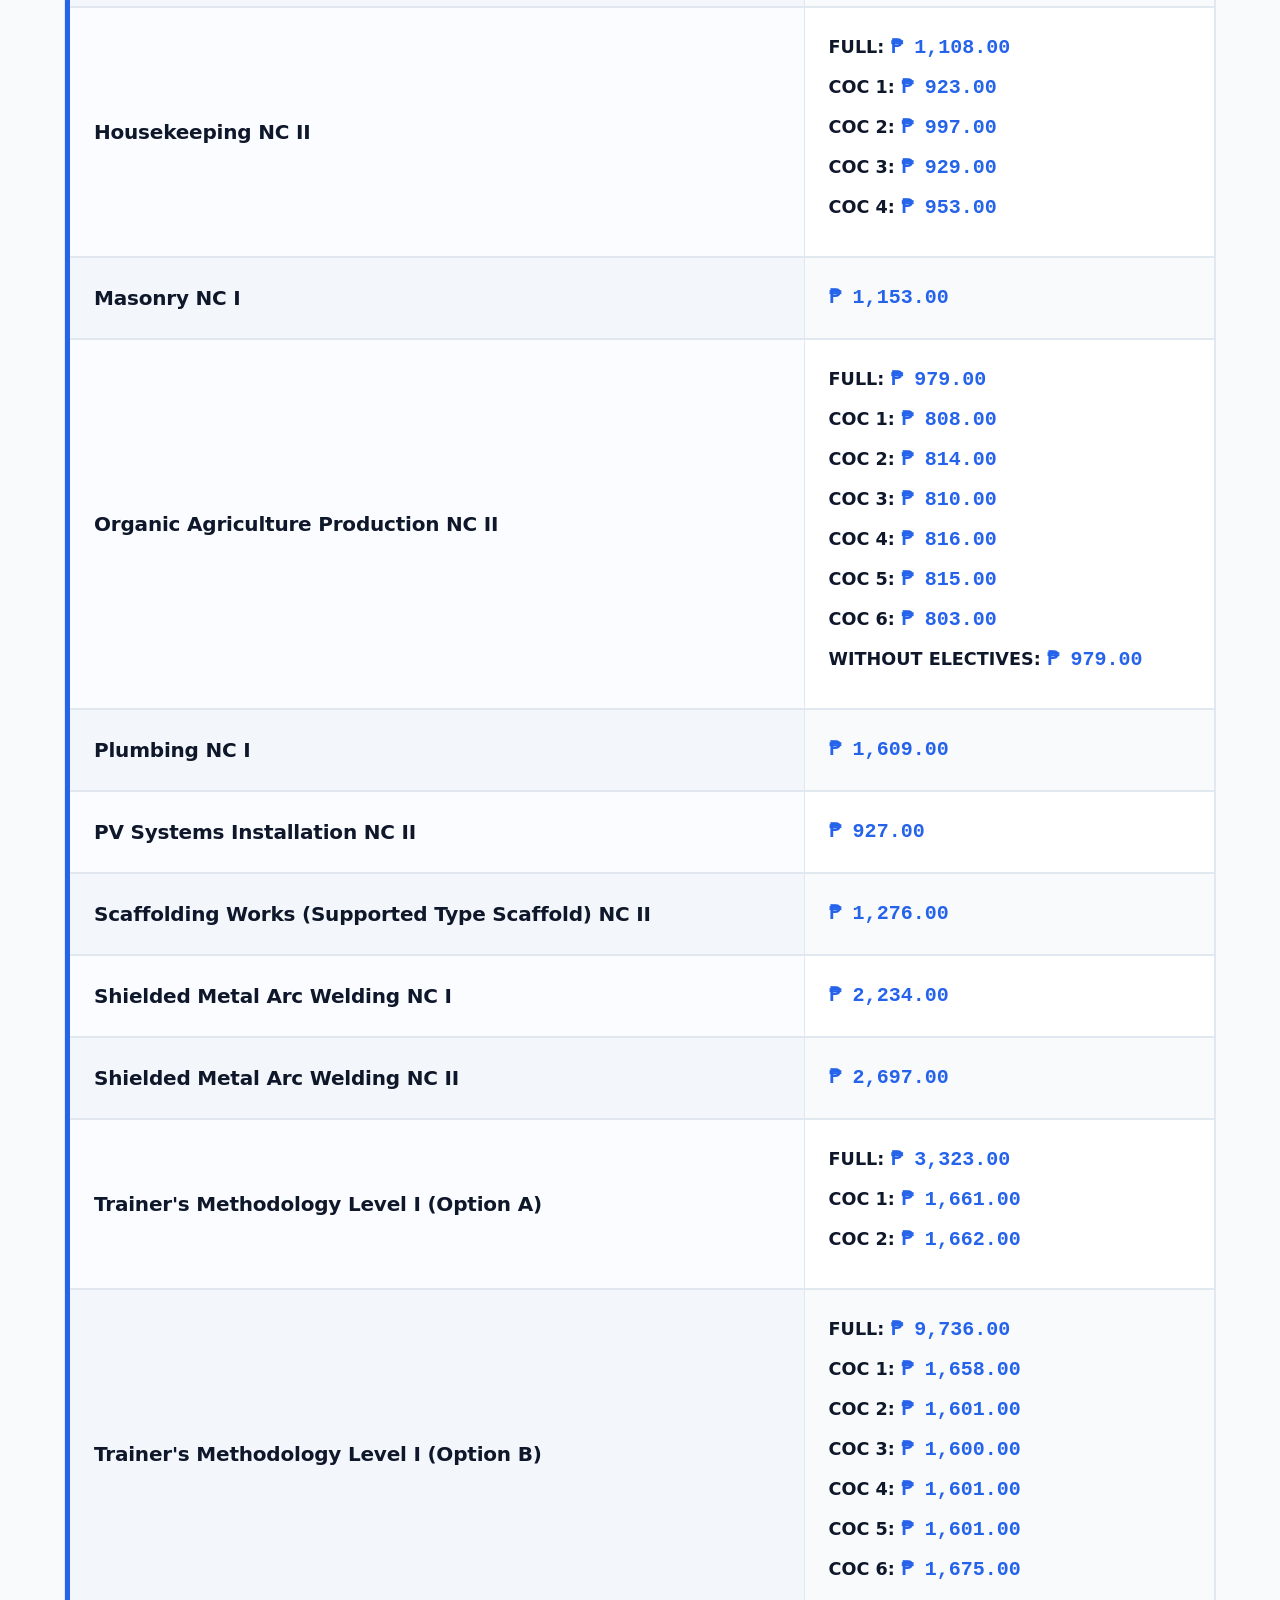
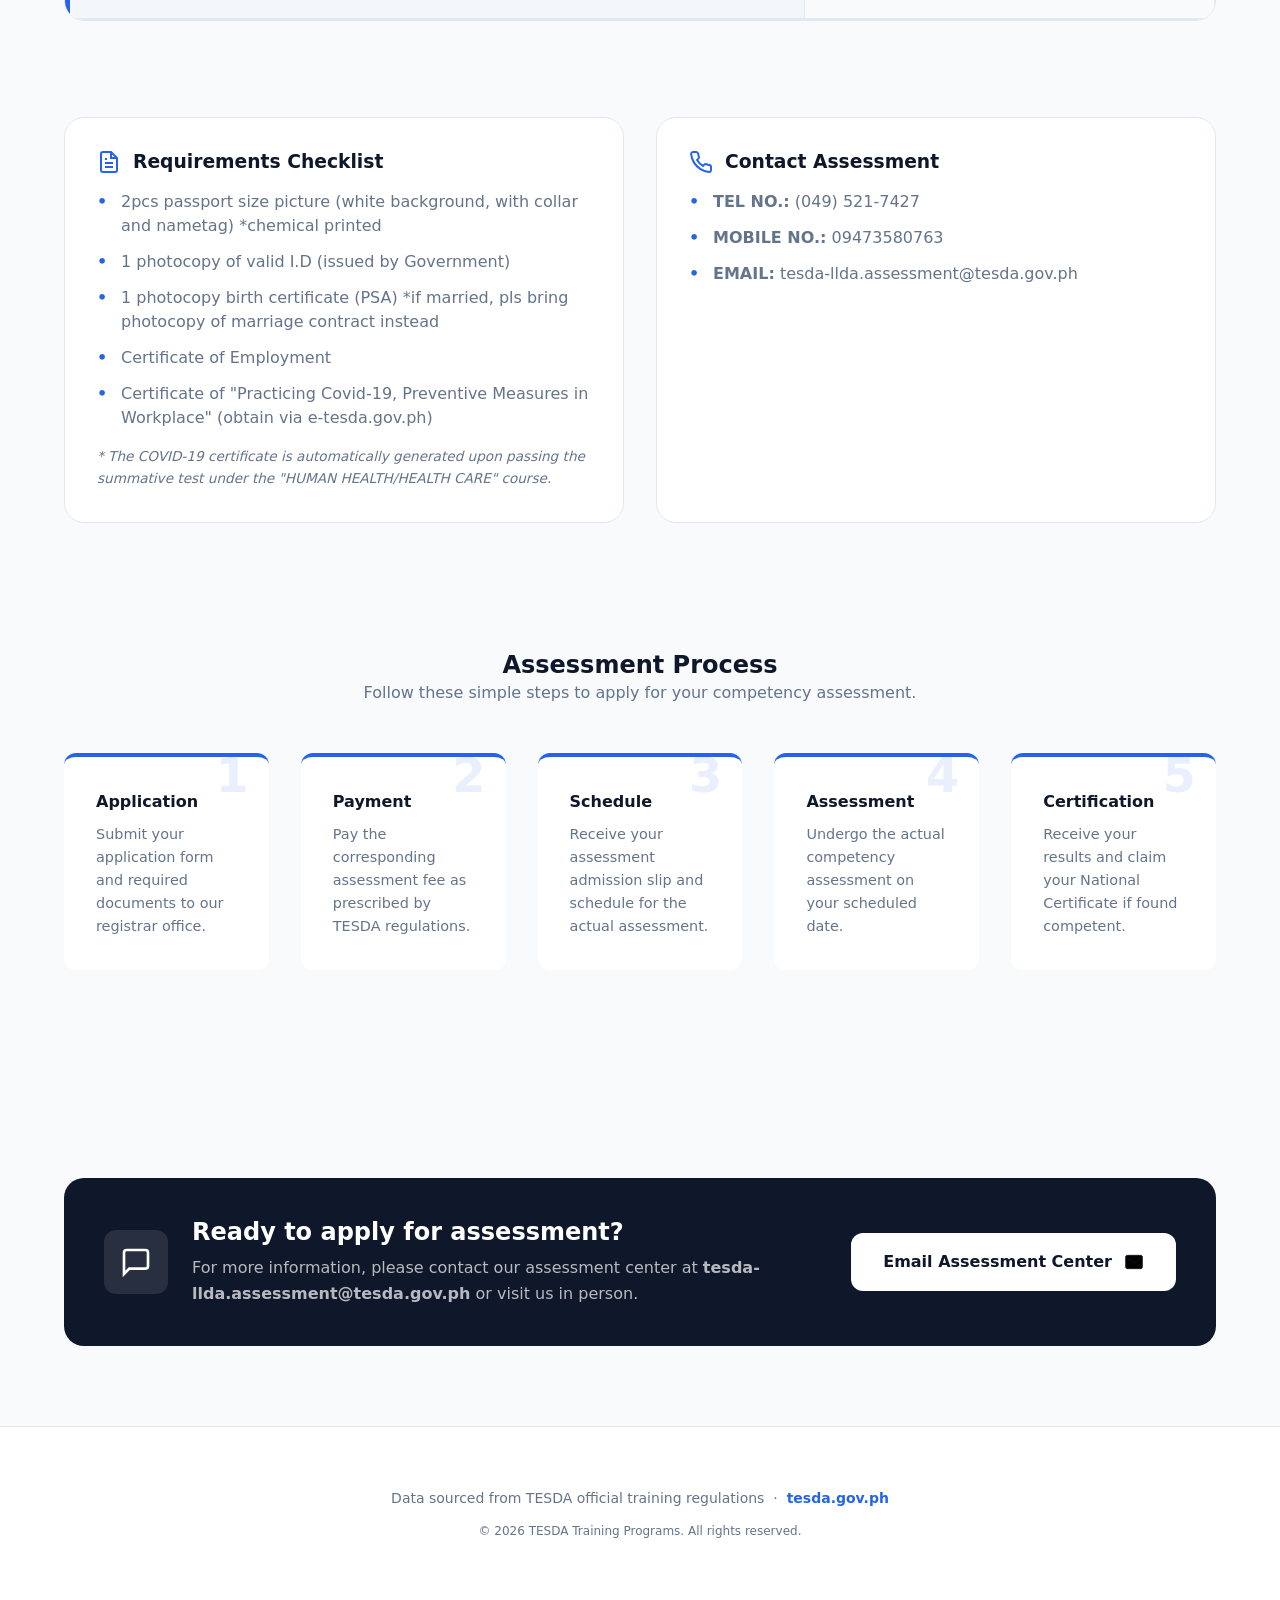
==== commit a136339d: "Complete redesign and enhancement of the website" ====
--- a/assessments.html
+++ b/assessments.html
@@ -5,7 +5,6 @@
   <meta name="viewport" content="width=device-width, initial-scale=1.0" />
   <title>Assessments - TESDA LLDA Training Center</title>
   <link rel="icon" href="images/Untitled design (7).png" type="image/png" />
-  <link rel="stylesheet" href="styles.css" />
   <link rel="stylesheet" href="assessments.css" />
 </head>
 <body class="loading">
@@ -29,9 +28,22 @@
       <div class="nav-links">
         <a class="nav-link" href="index.html">About</a>
         <a class="nav-link" href="programs.html#programs">Programs</a>
+        <a class="nav-link" href="cbtmc.html">CBTMC</a>
         <a class="nav-link active" href="assessments.html">Assessments</a>
-      </div>
-      <a class="nav-cta" href="https://docs.google.com/forms/d/e/1FAIpQLSe-ANalO9LTou5ci9s4rJINnCRzZthixkKzy5RjrOZ7Rti6TA/viewform?usp=dialog" target="_blank" rel="noopener noreferrer">Inquire now</a>
+        <a class="nav-cta mobile-cta" href="https://docs.google.com/forms/d/e/1FAIpQLSe-ANalO9LTou5ci9s4rJINnCRzZthixkKzy5RjrOZ7Rti6TA/viewform?usp=dialog" target="_blank" rel="noopener noreferrer">Inquire now</a>
+      </div>
+      <a class="nav-cta desktop-cta" href="https://docs.google.com/forms/d/e/1FAIpQLSe-ANalO9LTou5ci9s4rJINnCRzZthixkKzy5RjrOZ7Rti6TA/viewform?usp=dialog" target="_blank" rel="noopener noreferrer">Inquire now</a>
+      <button class="nav-toggle" id="navToggle" aria-label="Toggle navigation">
+        <svg class="hamburger-icon" viewBox="0 0 24 24" fill="none" stroke="currentColor" stroke-width="2">
+          <line x1="3" y1="12" x2="21" y2="12"></line>
+          <line x1="3" y1="6" x2="21" y2="6"></line>
+          <line x1="3" y1="18" x2="21" y2="18"></line>
+        </svg>
+        <svg class="close-icon" viewBox="0 0 24 24" fill="none" stroke="currentColor" stroke-width="2" style="display: none;">
+          <line x1="18" y1="6" x2="6" y2="18"></line>
+          <line x1="6" y1="6" x2="18" y2="18"></line>
+        </svg>
+      </button>
     </div>
   </nav>
 
--- a/assessments.css
+++ b/assessments.css
@@ -1,6 +1,330 @@
-/* Specific styles for Assessment page (no hero) */
+/* ── Common Styles (Preloader, Variables, Reset, Navbar, Hero, CTA, Footer, Responsive) ── */
+
+/* ── Preloader ── */
+.preloader {
+  position: fixed;
+  inset: 0;
+  background: #ffffff;
+  z-index: 9999;
+  display: flex;
+  align-items: center;
+  justify-content: center;
+  transition: opacity 0.6s ease, visibility 0.6s ease;
+}
+
+.preloader-content {
+  text-align: center;
+  display: flex;
+  flex-direction: column;
+  align-items: center;
+  gap: 20px;
+}
+
+.preloader-logo {
+  width: 80px;
+  height: 80px;
+  animation: pulse-logo 2s ease-in-out infinite;
+}
+
+.preloader-spinner {
+  width: 40px;
+  height: 40px;
+  border: 3px solid var(--primary-light);
+  border-top: 3px solid var(--primary);
+  border-radius: 50%;
+  animation: spin 1s linear infinite;
+}
+
+.preloader p {
+  font-weight: 600;
+  color: var(--secondary);
+  font-size: 0.875rem;
+  letter-spacing: 0.05em;
+  text-transform: uppercase;
+}
+
+.loading {
+  overflow: hidden;
+}
+
+.preloader-hidden {
+  opacity: 0;
+  visibility: hidden;
+}
+
+@keyframes spin {
+  to { transform: rotate(360deg); }
+}
+
+@keyframes pulse-logo {
+  0%, 100% { transform: scale(1); opacity: 1; }
+  50% { transform: scale(1.1); opacity: 0.8; }
+}
+
+/* ── Modern Variables ── */
+:root {
+  --primary: #2563eb;
+  --primary-dark: #1d4ed8;
+  --primary-light: #dbeafe;
+  --secondary: #0f172a;
+  --accent: #3b82f6;
+  --bg: #f8fafc;
+  --card: #ffffff;
+  --text: #1e293b;
+  --text-muted: #64748b;
+  --border: #e2e8f0;
+  --radius-sm: 8px;
+  --radius-md: 12px;
+  --radius-lg: 20px;
+  --shadow-sm: 0 1px 2px rgba(0,0,0,0.05);
+  --shadow-md: 0 4px 6px -1px rgba(0,0,0,0.1), 0 2px 4px -1px rgba(0,0,0,0.06);
+  --shadow-lg: 0 10px 15px -3px rgba(0,0,0,0.1), 0 4px 6px -2px rgba(0,0,0,0.05);
+  --container: 1200px;
+}
+
+/* ── Reset & Base ── */
+* {
+  box-sizing: border-box;
+  margin: 0;
+  padding: 0;
+}
+
+html, body {
+  overflow-x: hidden;
+  width: 100%;
+}
+
+html {
+  scroll-behavior: smooth;
+  scroll-padding-top: 80px; /* To account for the sticky navbar */
+}
+
+body {
+  font-family: 'Inter', system-ui, -apple-system, sans-serif;
+  background-color: var(--bg);
+  color: var(--text);
+  line-height: 1.6;
+  -webkit-font-smoothing: antialiased;
+}
+
+.container {
+  max-width: var(--container);
+  margin: 0 auto;
+  padding: 0 1.5rem;
+}
+
+h1, h2, h3 {
+  color: var(--secondary);
+  line-height: 1.2;
+}
+
+a {
+  text-decoration: none;
+  color: inherit;
+  transition: all 0.2s ease;
+}
+
+button {
+  cursor: pointer;
+  font-family: inherit;
+  border: none;
+  transition: all 0.2s ease;
+}
+
+/* ── Navbar ── */
+nav {
+  background: rgba(255, 255, 255, 0.8);
+  backdrop-filter: blur(12px);
+  -webkit-backdrop-filter: blur(12px);
+  height: 72px;
+  display: flex;
+  align-items: center;
+  position: sticky;
+  top: 0;
+  z-index: 1000;
+  border-bottom: 1px solid var(--border);
+}
+
+.nav-container {
+  width: 100%;
+  display: flex;
+  align-items: center;
+  justify-content: space-between;
+}
+
+.nav-logo {
+  display: flex;
+  align-items: center;
+  gap: 12px;
+  position: relative;
+  z-index: 1100;
+}
+
+.nav-logo-icon {
+  width: 40px;
+  height: 40px;
+  object-fit: contain;
+}
+
+.nav-logo-text {
+  font-size: 1.125rem;
+  font-weight: 700;
+  letter-spacing: -0.02em;
+  color: var(--secondary);
+}
+
+.nav-links {
+  display: flex;
+  gap: 8px;
+}
+
+.nav-link {
+  padding: 8px 16px;
+  font-size: 0.875rem;
+  font-weight: 500;
+  color: var(--text-muted);
+  border-radius: var(--radius-sm);
+}
+
+.nav-link:hover, .nav-link.active {
+  color: var(--primary);
+  background: var(--primary-light);
+}
+
+.nav-cta {
+  background: var(--primary);
+  color: white;
+  padding: 10px 20px;
+  border-radius: var(--radius-sm);
+  font-weight: 600;
+  font-size: 0.875rem;
+}
+
+.nav-cta.mobile-cta {
+  display: none;
+}
+
+.nav-cta:hover {
+  background: var(--primary-dark);
+  transform: translateY(-1px);
+  box-shadow: var(--shadow-md);
+}
+
+.nav-toggle {
+  display: none;
+  background: none;
+  border: none;
+  padding: 8px;
+  color: var(--secondary);
+  cursor: pointer;
+  z-index: 1100;
+}
+
+.nav-toggle svg {
+  width: 28px;
+  height: 28px;
+}
+
+/* ── CTA Section ── */
+.cta-section {
+  padding: 80px 0;
+}
+
+.cta-card {
+  background: var(--secondary);
+  border-radius: var(--radius-lg);
+  padding: 40px;
+  display: flex;
+  justify-content: space-between;
+  align-items: center;
+  gap: 40px;
+  color: white;
+}
+
+.cta-content {
+  display: flex;
+  gap: 24px;
+  align-items: center;
+}
+
+.cta-icon {
+  width: 64px;
+  height: 64px;
+  background: rgba(255,255,255,0.1);
+  border-radius: var(--radius-md);
+  display: flex;
+  align-items: center;
+  justify-content: center;
+  flex-shrink: 0;
+}
+
+.cta-icon svg {
+  width: 32px;
+  height: 32px;
+  stroke: white;
+  fill: none;
+  stroke-width: 2;
+}
+
+.cta-text h3 {
+  color: white;
+  font-size: 1.5rem;
+  margin-bottom: 8px;
+}
+
+.cta-text p {
+  color: rgba(255,255,255,0.7);
+}
+
+.cta-btn {
+  background: white;
+  color: var(--secondary);
+  padding: 16px 32px;
+  border-radius: var(--radius-md);
+  font-weight: 700;
+  display: flex;
+  align-items: center;
+  gap: 12px;
+  white-space: nowrap;
+}
+
+.cta-btn svg {
+  width: 20px;
+  height: 20px;
+  stroke: var(--secondary);
+}
+
+.cta-btn:hover {
+  transform: translateY(-2px);
+  box-shadow: 0 10px 20px rgba(0,0,0,0.2);
+}
+
+/* ── Footer ── */
+footer {
+  padding: 60px 0;
+  background: white;
+  border-top: 1px solid var(--border);
+  text-align: center;
+}
+
+footer p {
+  font-size: 0.875rem;
+  color: var(--text-muted);
+}
+
+footer a {
+  color: var(--primary);
+  font-weight: 600;
+}
+
+.copyright {
+  margin-top: 12px;
+  font-size: 0.75rem;
+}
+
+/* ── Assessment Page Specific Styles ── */
 .assessments-page {
-  padding-top: 100px; /* Space for sticky navbar */
+  padding-top: 100px;
   min-height: 80vh;
 }
 
@@ -11,7 +335,7 @@
 
 .assessment-header h1 {
   font-size: 2.5rem;
-  color: var(--navy-blue);
+  color: var(--secondary);
   margin-bottom: 1rem;
 }
 
@@ -28,51 +352,51 @@
 
 .fee-table-container {
   background: white;
-  border: 1px solid var(--border-color);
+  border: 1px solid var(--border);
   overflow-x: auto;
   margin-top: 2rem;
+  border-radius: var(--radius-lg);
 }
 
 .fee-table {
   width: 100%;
   border-collapse: collapse;
   text-align: left;
-  border: 1px solid var(--border-color); /* Added outer border */
 }
 
 .fee-table th {
-  background: var(--bg-soft);
-  color: var(--navy-blue);
+  background: var(--bg);
+  color: var(--secondary);
   font-weight: 700;
   padding: 1.5rem;
-  border: 1px solid var(--border-color); /* Added full border for outline */
+  border: 1px solid var(--border);
   white-space: nowrap;
-  font-size: 1.3rem; /* Bigger header */
+  font-size: 1.3rem;
 }
 
 .fee-table td {
   padding: 1.5rem;
-  border: 1px solid var(--border-color); /* Added full border for outline */
+  border: 1px solid var(--border);
   color: var(--text-muted);
   vertical-align: middle;
-  font-size: 1.15rem; /* Bigger qualification text */
+  font-size: 1.15rem;
 }
 
 .fee-table tbody tr:nth-child(even) {
-  background: var(--bg-soft); /* Zebra striping for better row tracking */
+  background: var(--bg);
 }
 
 .fee-table td:first-child {
-  font-weight: 800; /* Extra bold */
-  color: var(--navy-blue);
-  font-size: 1.25rem; /* Even bigger than before */
-  background: rgba(0, 102, 204, 0.02); /* Subtle highlight background for the course column */
-  border-left: 5px solid var(--primary-blue); /* Strong blue accent on the left */
+  font-weight: 800;
+  color: var(--secondary);
+  font-size: 1.25rem;
+  background: rgba(37, 99, 235, 0.02);
+  border-left: 5px solid var(--primary);
   letter-spacing: -0.01em;
 }
 
 .fee-table tr {
-  border-bottom: 2px solid var(--border-color); /* Thicker separation between rows */
+  border-bottom: 2px solid var(--border);
 }
 
 .fee-item {
@@ -82,15 +406,15 @@
 
 .fee-label {
   font-weight: 600;
-  color: var(--navy-blue);
-  font-size: 1.1rem; /* Bigger label */
+  color: var(--secondary);
+  font-size: 1.1rem;
 }
 
 .fee-price {
   font-family: monospace;
   font-weight: 700;
-  color: var(--primary-blue);
-  font-size: 1.25rem; /* Bigger price */
+  color: var(--primary);
+  font-size: 1.25rem;
 }
 
 .assessment-grid {
@@ -103,18 +427,19 @@
 .assessment-card {
   background: white;
   padding: 2rem;
-  border: 1px solid var(--border-color);
+  border: 1px solid var(--border);
+  border-radius: var(--radius-lg);
   transition: all 0.3s ease;
 }
 
 .assessment-card:hover {
-  border-color: var(--primary-blue);
-  box-shadow: 0 10px 30px rgba(0, 0, 0, 0.05);
+  border-color: var(--primary);
+  box-shadow: var(--shadow-lg);
   transform: translateY(-5px);
 }
 
 .assessment-card h3 {
-  color: var(--navy-blue);
+  color: var(--secondary);
   margin-bottom: 1rem;
   display: flex;
   align-items: center;
@@ -124,7 +449,7 @@
 .assessment-card h3 svg {
   width: 24px;
   height: 24px;
-  color: var(--primary-blue);
+  color: var(--primary);
 }
 
 .assessment-card ul {
@@ -144,12 +469,12 @@
   content: "•";
   position: absolute;
   left: 0;
-  color: var(--primary-blue);
+  color: var(--primary);
   font-weight: bold;
 }
 
 .process-section {
-  background: var(--bg-soft);
+  background: var(--bg);
   padding: 4rem 0;
   margin: 4rem 0;
 }
@@ -165,7 +490,8 @@
   position: relative;
   padding: 2rem;
   background: white;
-  border-top: 4px solid var(--primary-blue);
+  border-top: 4px solid var(--primary);
+  border-radius: var(--radius-md);
 }
 
 .step-card::before {
@@ -176,12 +502,12 @@
   right: 20px;
   font-size: 3rem;
   font-weight: 800;
-  color: rgba(0, 102, 204, 0.1);
+  color: rgba(37, 99, 235, 0.1);
 }
 
 .step-card h4 {
   margin-bottom: 0.5rem;
-  color: var(--navy-blue);
+  color: var(--secondary);
 }
 
 .step-card p {
@@ -190,6 +516,54 @@
 }
 
 @media (max-width: 768px) {
+  .nav-toggle {
+    display: block;
+  }
+
+  .nav-cta.desktop-cta {
+    display: none;
+  }
+
+  .nav-links {
+    position: fixed;
+    top: 0;
+    right: -100%; /* Hidden by default */
+    width: 80%;
+    max-width: 350px;
+    height: 100vh;
+    background: white;
+    flex-direction: column;
+    padding: 100px 40px;
+    gap: 20px;
+    transition: right 0.3s ease-in-out;
+    box-shadow: -10px 0 30px rgba(0,0,0,0.1);
+    z-index: 1050;
+    display: flex;
+  }
+
+  .nav-links.active {
+    right: 0;
+  }
+
+  .nav-link {
+    font-size: 1.25rem;
+    padding: 12px 0;
+    width: 100%;
+    border-bottom: 1px solid var(--bg);
+    border-radius: 0;
+  }
+
+  .nav-link:hover, .nav-link.active {
+    background: none;
+    color: var(--primary);
+  }
+
+  .nav-cta.mobile-cta {
+    display: block;
+    margin-top: 20px;
+    text-align: center;
+  }
+
   .assessments-page {
     padding-top: 80px;
   }
@@ -198,7 +572,6 @@
     font-size: 2rem;
   }
 
-  /* Responsive Fee Table */
   .fee-table-container {
     border: none;
     overflow-x: visible;
@@ -210,7 +583,7 @@
   }
 
   .fee-table thead {
-    display: none; /* Hide table headers on mobile */
+    display: none;
   }
 
   .fee-table tbody {
@@ -221,10 +594,10 @@
     display: block;
     margin-bottom: 1.5rem;
     background: white;
-    border: 1px solid var(--border-color);
+    border: 1px solid var(--border);
     border-radius: 8px;
     overflow: hidden;
-    box-shadow: 0 2px 8px rgba(0, 0, 0, 0.05);
+    box-shadow: var(--shadow-sm);
   }
 
   .fee-table td {
@@ -241,9 +614,9 @@
 
   .fee-table td:first-child {
     font-size: 1.2rem;
-    background: var(--bg-soft);
+    background: var(--bg);
     border-left: none;
-    border-bottom: 2px solid var(--primary-blue);
+    border-bottom: 2px solid var(--primary);
     padding: 1rem 1.25rem;
   }
 
@@ -252,7 +625,7 @@
     justify-content: space-between;
     align-items: center;
     padding: 0.5rem 0;
-    border-bottom: 1px dashed var(--border-color);
+    border-bottom: 1px dashed var(--border);
   }
 
   .fee-item:last-child {
@@ -266,4 +639,31 @@
   .fee-price {
     font-size: 1.1rem;
   }
-}
+
+  .cta-section {
+    padding: 64px 0;
+  }
+
+  .cta-card {
+    flex-direction: column;
+    text-align: center;
+    padding: 32px 24px;
+    gap: 32px;
+  }
+
+  .cta-content {
+    flex-direction: column;
+    gap: 16px;
+  }
+
+  .cta-icon {
+    margin: 0 auto;
+  }
+
+  .cta-btn {
+    width: 100%;
+    justify-content: center;
+    padding: 14px 24px;
+    font-size: 0.95rem;
+  }
+}
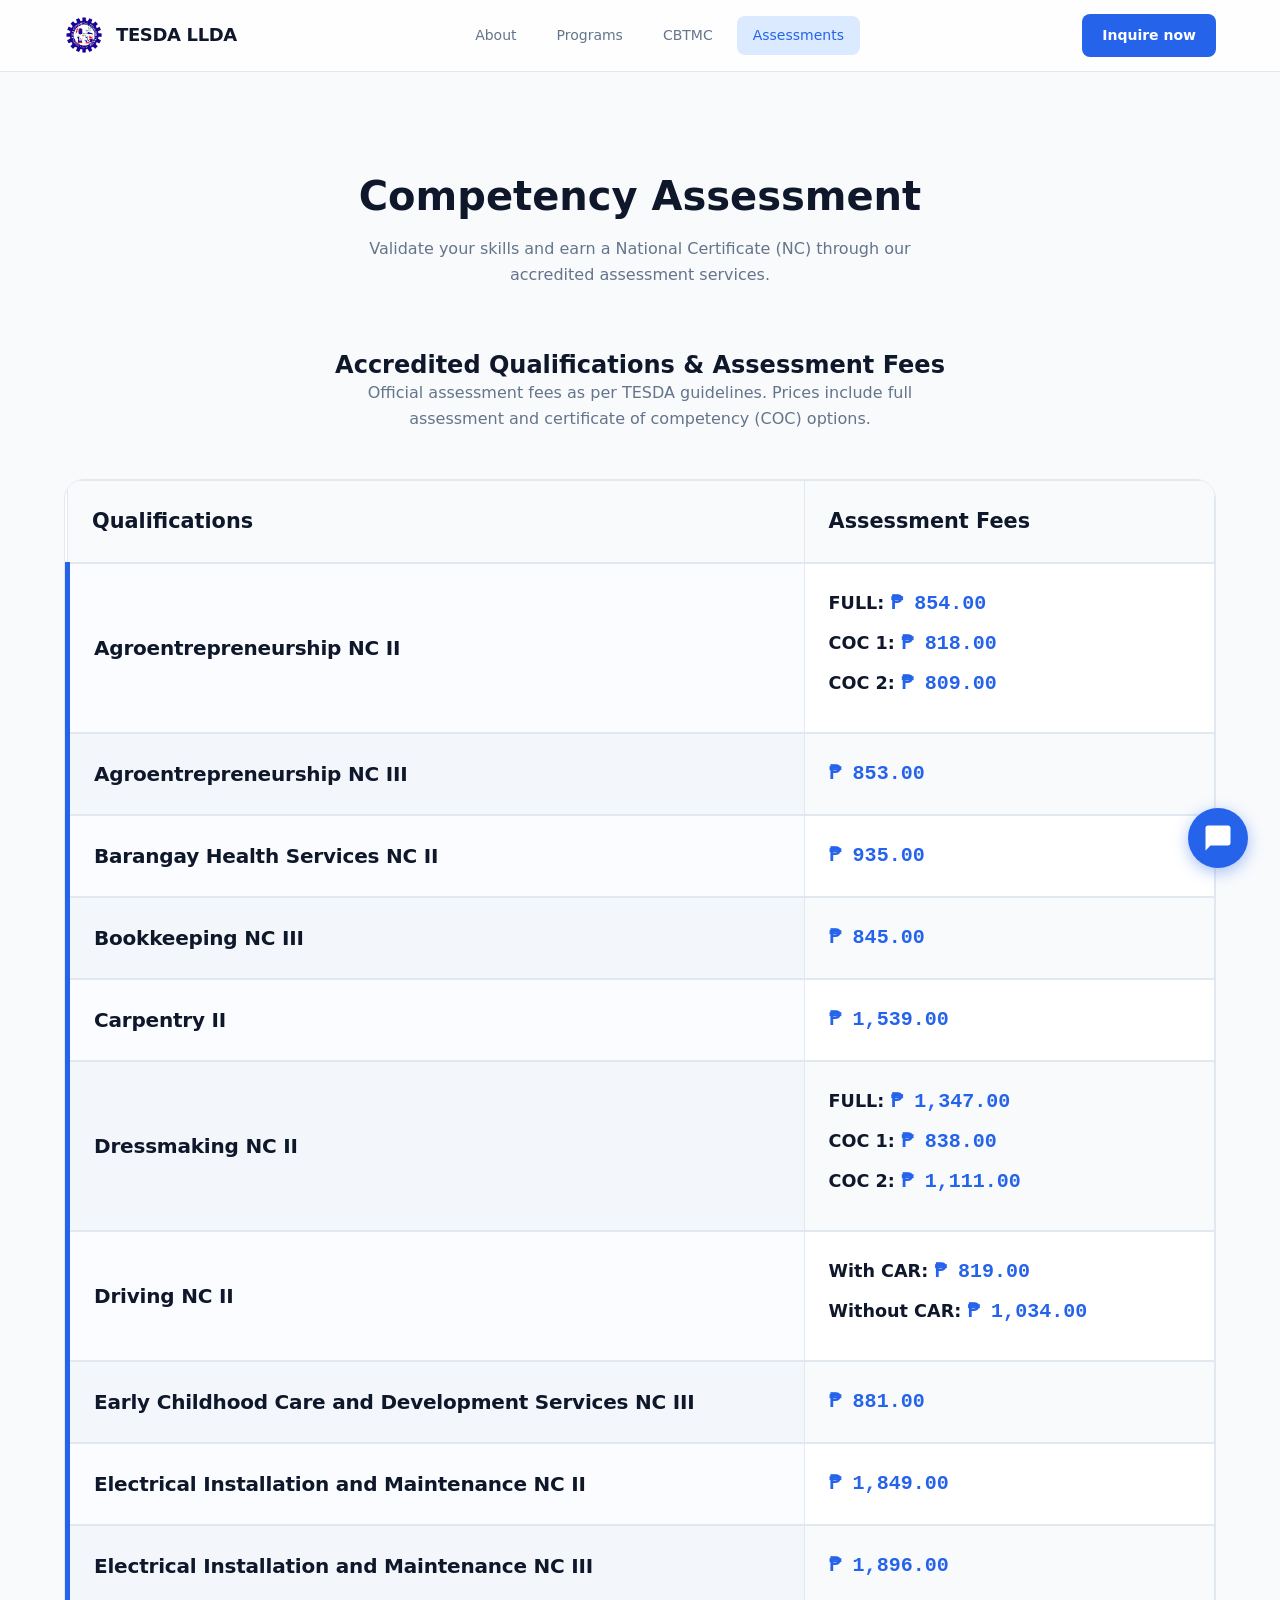
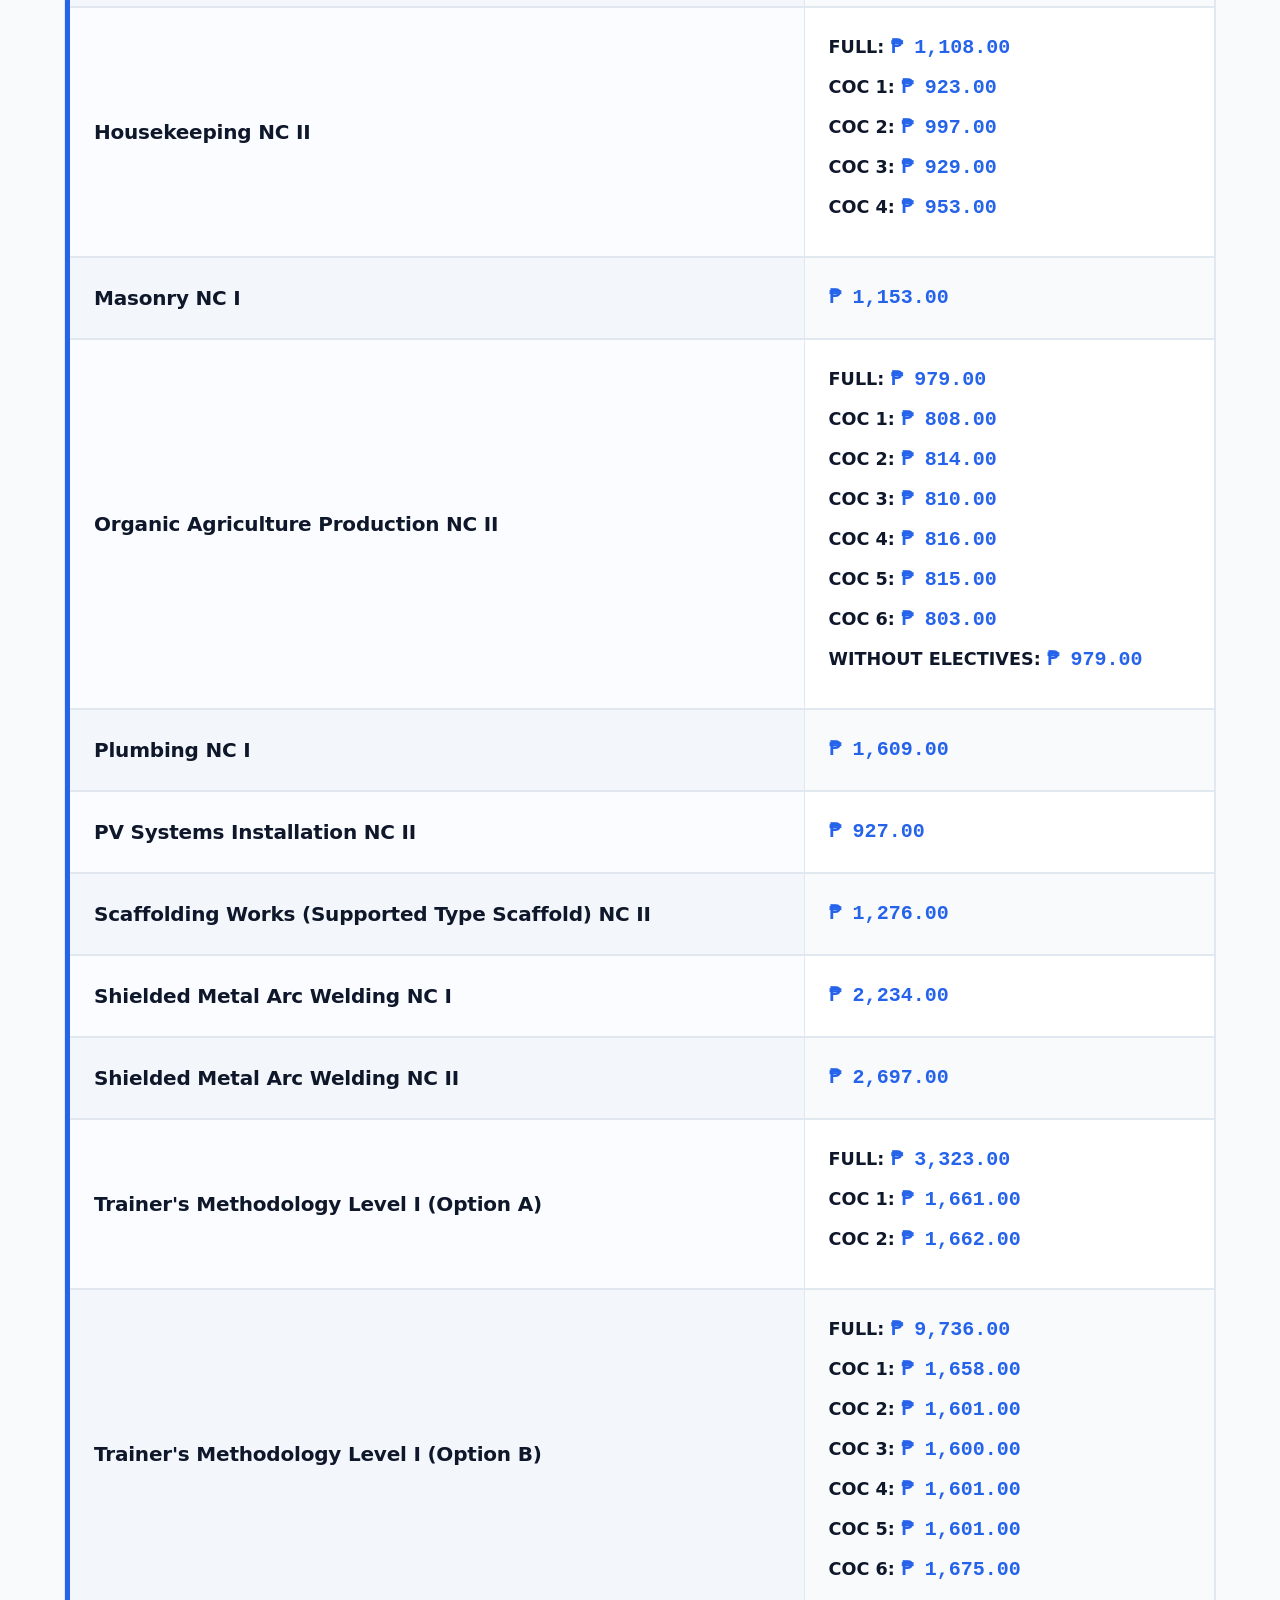
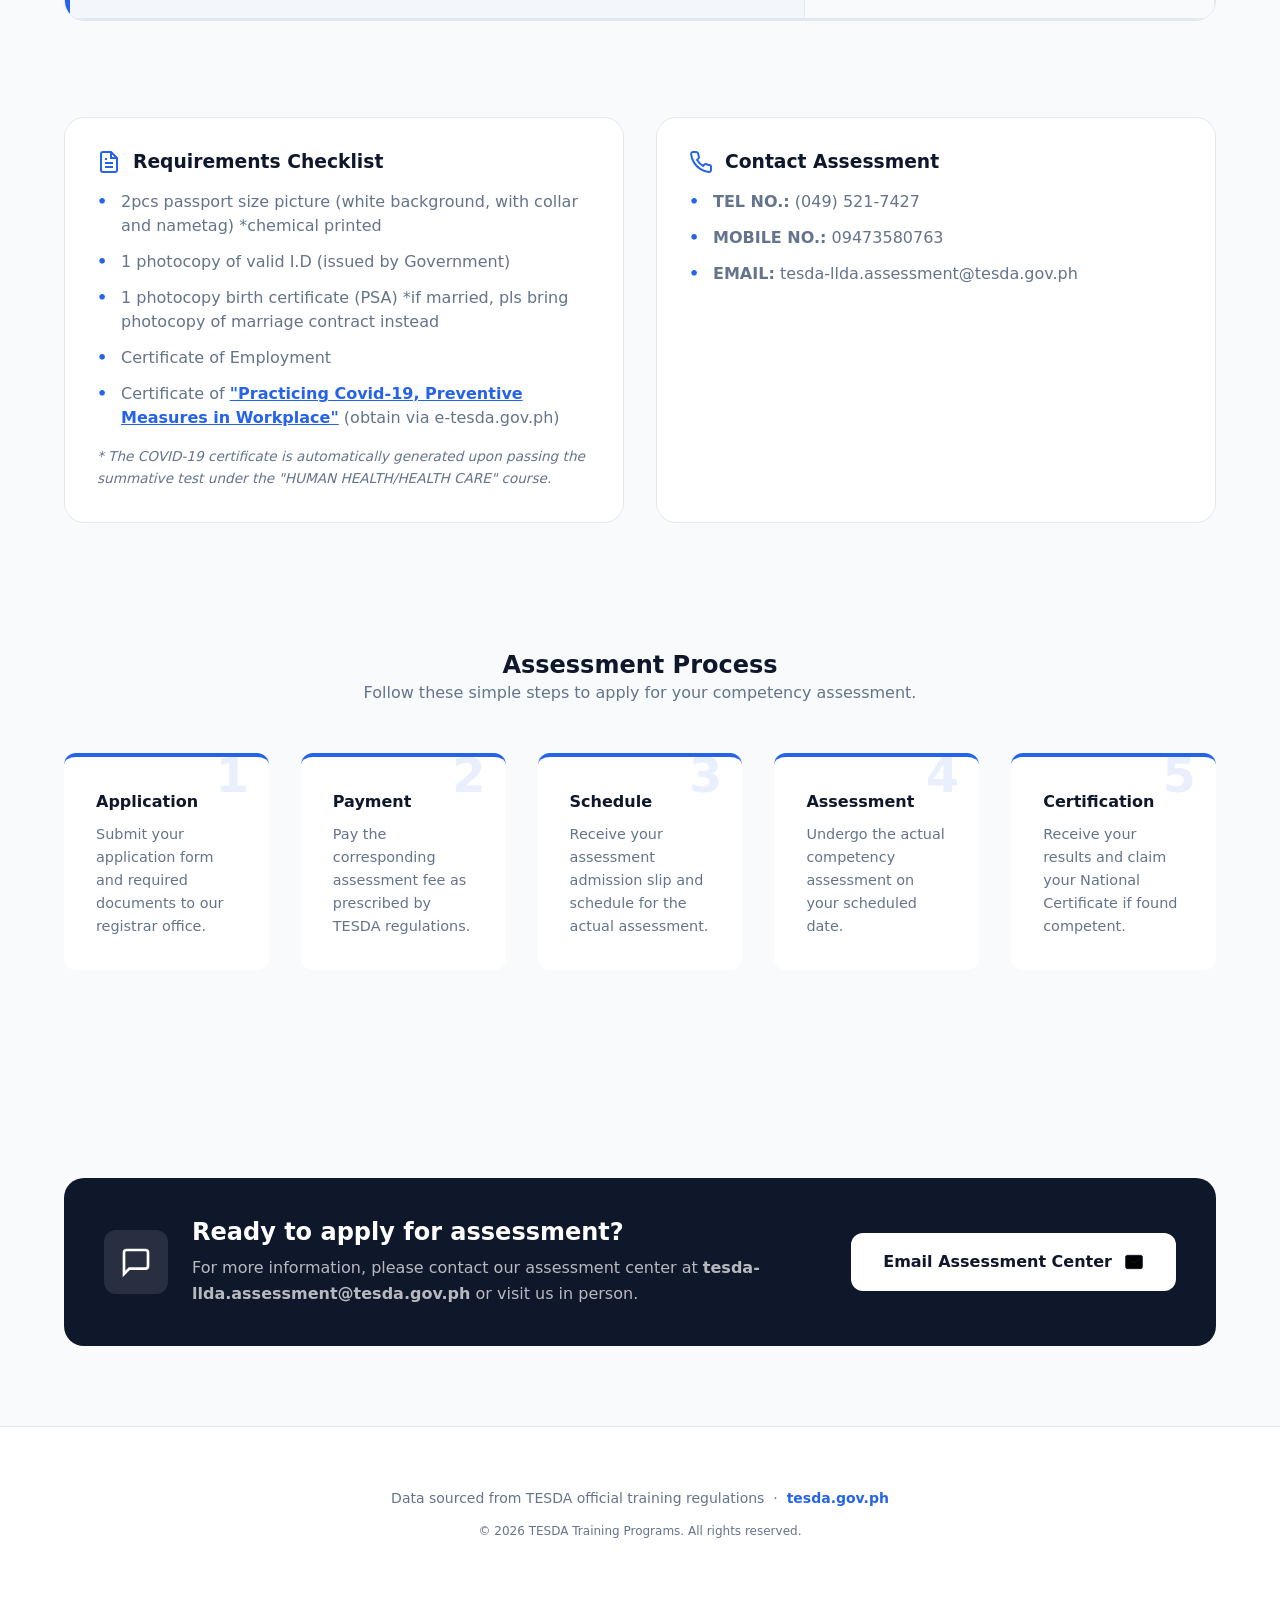
==== commit 97aa219e: "feat: add FAQ chatbot widget and update site-wide branding to blue theme" ====
--- a/assessments.html
+++ b/assessments.html
@@ -6,6 +6,7 @@
   <title>Assessments - TESDA LLDA Training Center</title>
   <link rel="icon" href="images/Untitled design (7).png" type="image/png" />
   <link rel="stylesheet" href="assessments.css" />
+  <link rel="stylesheet" href="chatbot.css" />
 </head>
 <body class="loading">
 
@@ -27,7 +28,7 @@
       </div>
       <div class="nav-links">
         <a class="nav-link" href="index.html">About</a>
-        <a class="nav-link" href="programs.html#programs">Programs</a>
+        <a class="nav-link" href="programs.html">Programs</a>
         <a class="nav-link" href="cbtmc.html">CBTMC</a>
         <a class="nav-link active" href="assessments.html">Assessments</a>
         <a class="nav-cta mobile-cta" href="https://docs.google.com/forms/d/e/1FAIpQLSe-ANalO9LTou5ci9s4rJINnCRzZthixkKzy5RjrOZ7Rti6TA/viewform?usp=dialog" target="_blank" rel="noopener noreferrer">Inquire now</a>
@@ -214,7 +215,7 @@
             <li>1 photocopy of valid I.D (issued by Government)</li>
             <li>1 photocopy birth certificate (PSA) *if married, pls bring photocopy of marriage contract instead</li>
             <li>Certificate of Employment</li>
-            <li>Certificate of "Practicing Covid-19, Preventive Measures in Workplace" (obtain via <a href="https://e-tesda.gov.ph" target="_blank" style="color: inherit;">e-tesda.gov.ph</a>)</li>
+            <li>Certificate of <a href="https://e-tesda.gov.ph/course/index.php?categoryid=1314" target="_blank" style="color: #2563eb; text-decoration: underline; font-weight: 600;">"Practicing Covid-19, Preventive Measures in Workplace"</a> (obtain via e-tesda.gov.ph)</li>
           </ul>
           <p class="modal-note" style="margin-top: 1rem; font-size: 0.85rem; color: var(--text-muted); font-style: italic;">
             * The COVID-19 certificate is automatically generated upon passing the summative test under the "HUMAN HEALTH/HEALTH CARE" course.
@@ -305,6 +306,51 @@
     </div>
   </footer>
 
+  <!-- ── Chatbot Widget ── -->
+  <div class="chatbot-toggle" id="chatbotToggle">
+    <svg viewBox="0 0 24 24">
+      <path d="M20 2H4c-1.1 0-2 .9-2 2v18l4-4h14c1.1 0 2-.9 2-2V4c0-1.1-.9-2-2-2z"/>
+    </svg>
+  </div>
+
+  <div class="chatbot-container" id="chatbotContainer">
+    <div class="chatbot-header">
+      <div class="chatbot-header-info">
+        <img src="images/Untitled design (7).png" alt="TESDA Logo">
+        <div>
+          <h3>TESDA LLDA Assistant</h3>
+          <p>Online • Powered by Gemini</p>
+        </div>
+      </div>
+      <div style="display: flex; gap: 10px;">
+        <button class="chatbot-clear" id="chatbotClear" title="Clear Chat">
+          <svg width="20" height="20" viewBox="0 0 24 24" fill="none" stroke="currentColor" stroke-width="2">
+            <path d="M3 6h18M19 6v14a2 2 0 0 1-2 2H7a2 2 0 0 1-2-2V6m3 0V4a2 2 0 0 1 2-2h4a2 2 0 0 1 2 2v2"></path>
+          </svg>
+        </button>
+        <button class="chatbot-close" id="chatbotClose">
+          <svg width="24" height="24" viewBox="0 0 24 24" fill="none" stroke="currentColor" stroke-width="2">
+            <line x1="18" y1="6" x2="6" y2="18"></line>
+            <line x1="6" y1="6" x2="18" y2="18"></line>
+          </svg>
+        </button>
+      </div>
+    </div>
+    <div class="chatbot-messages" id="chatbotMessages">
+      <!-- Messages will appear here -->
+    </div>
+    <div class="chatbot-input-container">
+      <input type="text" id="chatbotInput" placeholder="Ask a question..." autocomplete="off">
+      <button class="chatbot-send" id="chatbotSend">
+        <svg viewBox="0 0 24 24" fill="none" stroke="currentColor" stroke-width="2">
+          <line x1="22" y1="2" x2="11" y2="13"></line>
+          <polygon points="22 2 15 22 11 13 2 9 22 2"></polygon>
+        </svg>
+      </button>
+    </div>
+  </div>
+
   <script src="app.js"></script>
+  <script src="chatbot.js"></script>
 </body>
 </html>
--- a/chatbot.css
+++ b/chatbot.css
@@ -0,0 +1,309 @@
+/* Chatbot Widget Styles */
+:root {
+  --chatbot-primary: #2563eb;
+  --chatbot-hover: #1d4ed8;
+  --chatbot-bg: #ffffff;
+  --chatbot-text: #333333;
+  --chatbot-bot-bubble: #f1f1f1;
+  --chatbot-user-bubble: #2563eb;
+  --chatbot-user-text: #ffffff;
+  --chatbot-shadow: 0 10px 25px rgba(0, 0, 0, 0.1);
+  --chatbot-border-radius: 1.5rem; /* 2xl style */
+}
+
+/* Floating Button */
+.chatbot-toggle {
+  position: fixed;
+  bottom: 2rem;
+  right: 2rem;
+  width: 60px;
+  height: 60px;
+  background-color: var(--chatbot-primary);
+  border-radius: 50%;
+  display: flex;
+  align-items: center;
+  justify-content: center;
+  cursor: pointer;
+  box-shadow: 0 4px 15px rgba(37, 99, 235, 0.4);
+  z-index: 1000;
+  transition: transform 0.3s cubic-bezier(0.175, 0.885, 0.32, 1.275), background-color 0.3s ease;
+}
+
+.chatbot-toggle:hover {
+  transform: scale(1.1);
+  background-color: var(--chatbot-hover);
+}
+
+.chatbot-toggle svg {
+  width: 30px;
+  height: 30px;
+  fill: white;
+}
+
+/* Chatbot Container */
+.chatbot-container {
+  position: fixed;
+  bottom: 6rem;
+  right: 2rem;
+  width: 380px;
+  height: 600px;
+  max-height: calc(100vh - 8rem);
+  background-color: var(--chatbot-bg);
+  border-radius: var(--chatbot-border-radius);
+  box-shadow: var(--chatbot-shadow);
+  display: flex;
+  flex-direction: column;
+  overflow: hidden;
+  z-index: 1000;
+  opacity: 0;
+  visibility: hidden;
+  transform: scale(0.5) rotate(-10deg);
+  transform-origin: bottom right;
+  transition: all 0.5s cubic-bezier(0.68, -0.55, 0.27, 1.55);
+}
+
+.chatbot-container.active {
+  opacity: 1;
+  visibility: visible;
+  transform: scale(1) rotate(0deg);
+  box-shadow: 0 0 30px rgba(37, 99, 235, 0.2), var(--chatbot-shadow);
+}
+
+/* Header */
+.chatbot-header {
+  background-color: var(--chatbot-primary);
+  padding: 1.25rem;
+  color: white;
+  display: flex;
+  justify-content: space-between;
+  align-items: center;
+}
+
+.chatbot-header-info {
+  display: flex;
+  align-items: center;
+  gap: 10px;
+}
+
+.chatbot-header-info img {
+  width: 35px;
+  height: 35px;
+  background: white;
+  border-radius: 50%;
+  padding: 2px;
+}
+
+.chatbot-header h3 {
+  margin: 0;
+  font-size: 1.1rem;
+  font-weight: 600;
+}
+
+.chatbot-header p {
+  margin: 0;
+  font-size: 0.8rem;
+  opacity: 0.9;
+}
+
+.chatbot-close, .chatbot-clear {
+  background: none;
+  border: none;
+  color: white;
+  cursor: pointer;
+  padding: 5px;
+  display: flex;
+  align-items: center;
+  transition: opacity 0.2s;
+}
+
+.chatbot-close:hover, .chatbot-clear:hover {
+  opacity: 0.7;
+}
+
+/* Messages Area */
+.chatbot-messages {
+  flex: 1;
+  padding: 1.25rem;
+  overflow-y: auto;
+  display: flex;
+  flex-direction: column;
+  gap: 1rem;
+  background-color: #f9fafb;
+}
+
+.chatbot-messages::-webkit-scrollbar {
+  width: 5px;
+}
+
+.chatbot-messages::-webkit-scrollbar-thumb {
+  background: #e5e7eb;
+  border-radius: 10px;
+}
+
+/* Message Bubbles */
+.message {
+  max-width: 80%;
+  padding: 0.75rem 1rem;
+  border-radius: 1.2rem;
+  font-size: 0.95rem;
+  line-height: 1.4;
+  position: relative;
+  word-wrap: break-word;
+}
+
+.bot-message {
+  align-self: flex-start;
+  background-color: var(--chatbot-bot-bubble);
+  color: var(--chatbot-text);
+  border-bottom-left-radius: 0.3rem;
+}
+
+.user-message {
+  align-self: flex-end;
+  background-color: var(--chatbot-user-bubble);
+  color: var(--chatbot-user-text);
+  border-bottom-right-radius: 0.3rem;
+}
+
+.timestamp {
+  font-size: 0.7rem;
+  margin-top: 4px;
+  opacity: 0.6;
+  display: block;
+}
+
+.user-message .timestamp {
+  text-align: right;
+  color: rgba(255, 255, 255, 0.8);
+}
+
+/* Suggestions - Automatic Menu Style */
+.chatbot-suggestions {
+  display: flex;
+  flex-direction: column;
+  gap: 0.6rem;
+  margin-top: 1rem;
+  width: 100%;
+}
+
+.suggestion-btn {
+  background: white;
+  border: 1.5px solid var(--chatbot-primary);
+  color: var(--chatbot-primary);
+  padding: 0.75rem 1rem;
+  border-radius: 1rem;
+  font-size: 0.9rem;
+  font-weight: 500;
+  cursor: pointer;
+  transition: all 0.2s ease;
+  text-align: left;
+  display: flex;
+  align-items: center;
+  justify-content: space-between;
+}
+
+.suggestion-btn::after {
+  content: '→';
+  font-size: 1.1rem;
+  opacity: 0.5;
+}
+
+.suggestion-btn:hover {
+  background: var(--chatbot-primary);
+  color: white;
+  transform: translateX(5px);
+}
+
+.suggestion-btn:hover::after {
+  opacity: 1;
+}
+
+/* Typing Indicator */
+.typing-indicator {
+  display: flex;
+  gap: 4px;
+  padding: 0.5rem 1rem;
+  background: var(--chatbot-bot-bubble);
+  border-radius: 1rem;
+  width: fit-content;
+  align-self: flex-start;
+  margin-bottom: 0.5rem;
+}
+
+.typing-dot {
+  width: 6px;
+  height: 6px;
+  background: #9ca3af;
+  border-radius: 50%;
+  animation: typing 1.4s infinite ease-in-out;
+}
+
+.typing-dot:nth-child(2) { animation-delay: 0.2s; }
+.typing-dot:nth-child(3) { animation-delay: 0.4s; }
+
+@keyframes typing {
+  0%, 80%, 100% { transform: translateY(0); }
+  40% { transform: translateY(-6px); }
+}
+
+/* Input Area */
+.chatbot-input-container {
+  padding: 1rem;
+  background: white;
+  border-top: 1px solid #f3f4f6;
+  display: flex;
+  gap: 0.75rem;
+  align-items: center;
+}
+
+.chatbot-input-container input {
+  flex: 1;
+  border: 1px solid #e5e7eb;
+  padding: 0.75rem 1rem;
+  border-radius: 1.5rem;
+  outline: none;
+  font-size: 0.95rem;
+  transition: border-color 0.2s;
+}
+
+.chatbot-input-container input:focus {
+  border-color: var(--chatbot-primary);
+}
+
+.chatbot-send {
+  background-color: var(--chatbot-primary);
+  color: white;
+  border: none;
+  width: 40px;
+  height: 40px;
+  border-radius: 50%;
+  display: flex;
+  align-items: center;
+  justify-content: center;
+  cursor: pointer;
+  transition: background-color 0.2s;
+}
+
+.chatbot-send:hover {
+  background-color: var(--chatbot-hover);
+}
+
+.chatbot-send svg {
+  width: 20px;
+  height: 20px;
+}
+
+/* Mobile Responsiveness */
+@media (max-width: 480px) {
+  .chatbot-container {
+    width: calc(100% - 2rem);
+    height: calc(100% - 8rem);
+    right: 1rem;
+    bottom: 5.5rem;
+  }
+  
+  .chatbot-toggle {
+    bottom: 1rem;
+    right: 1rem;
+  }
+}
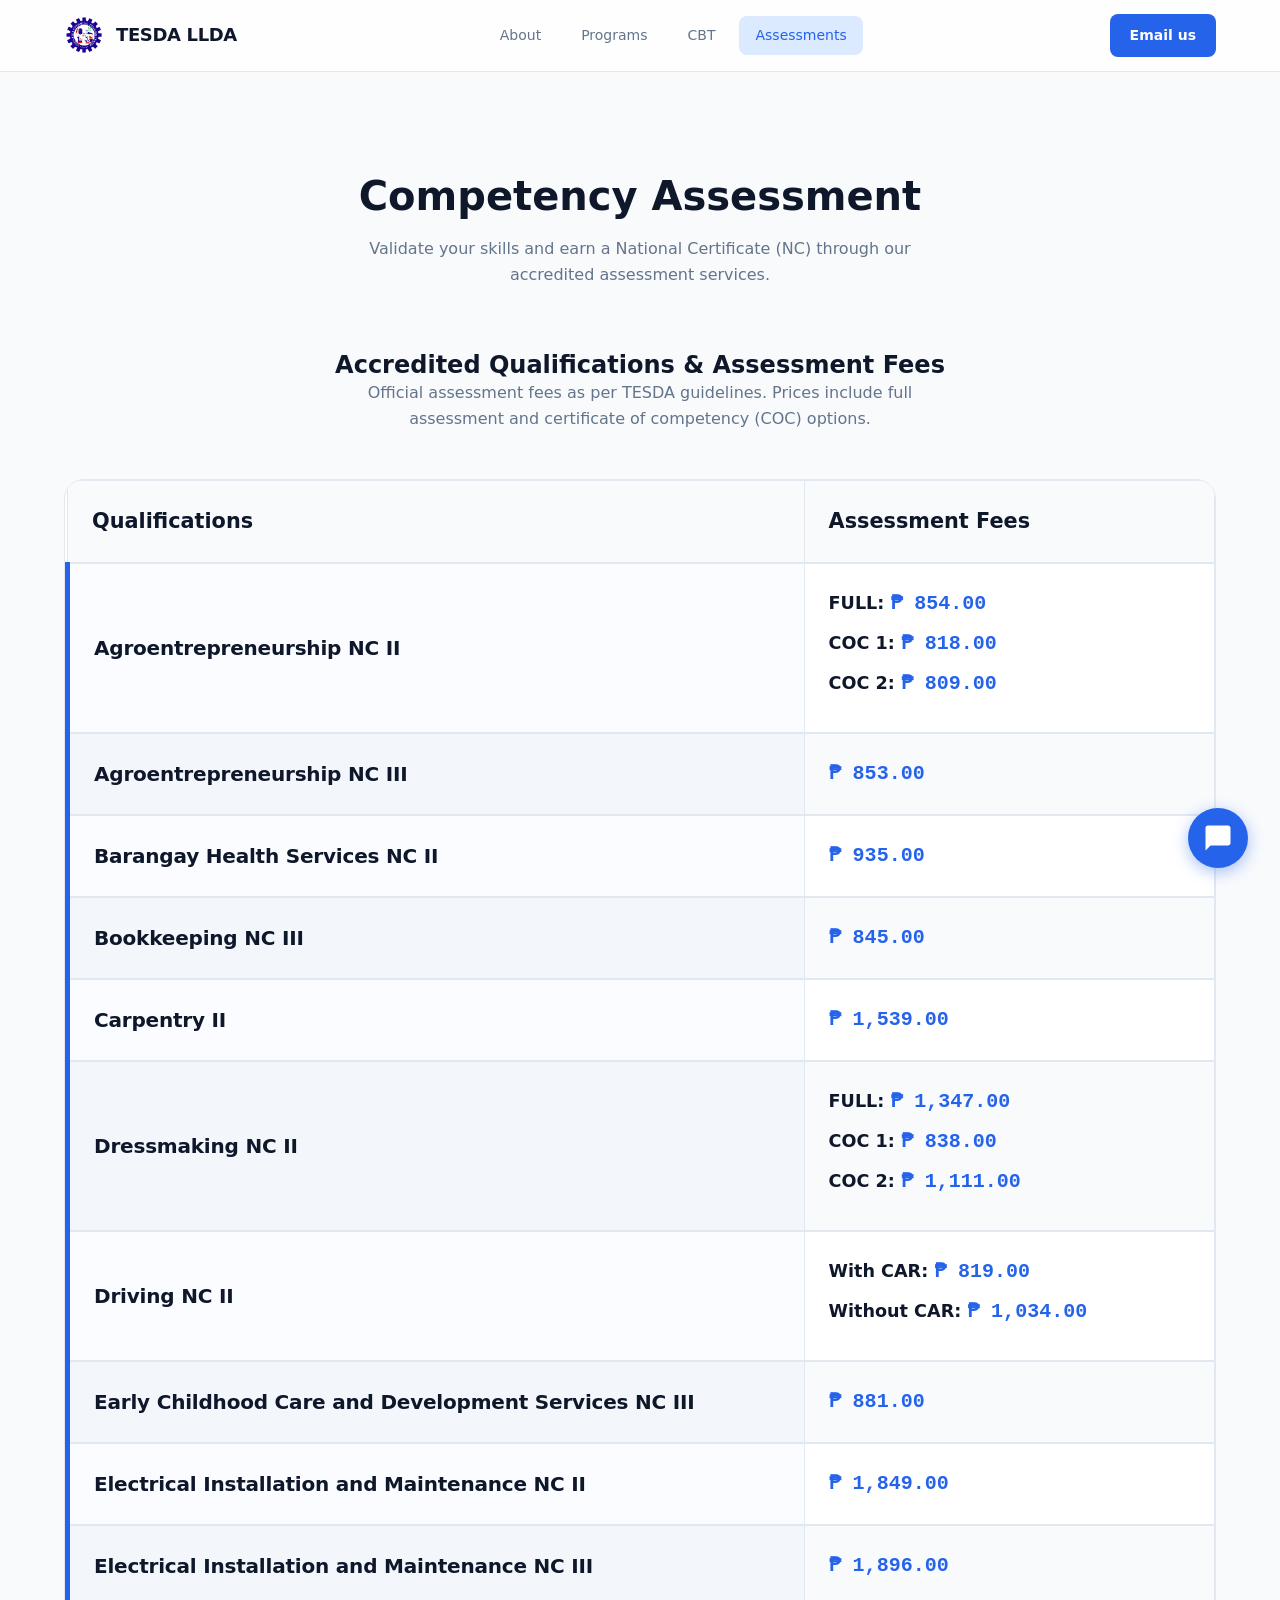
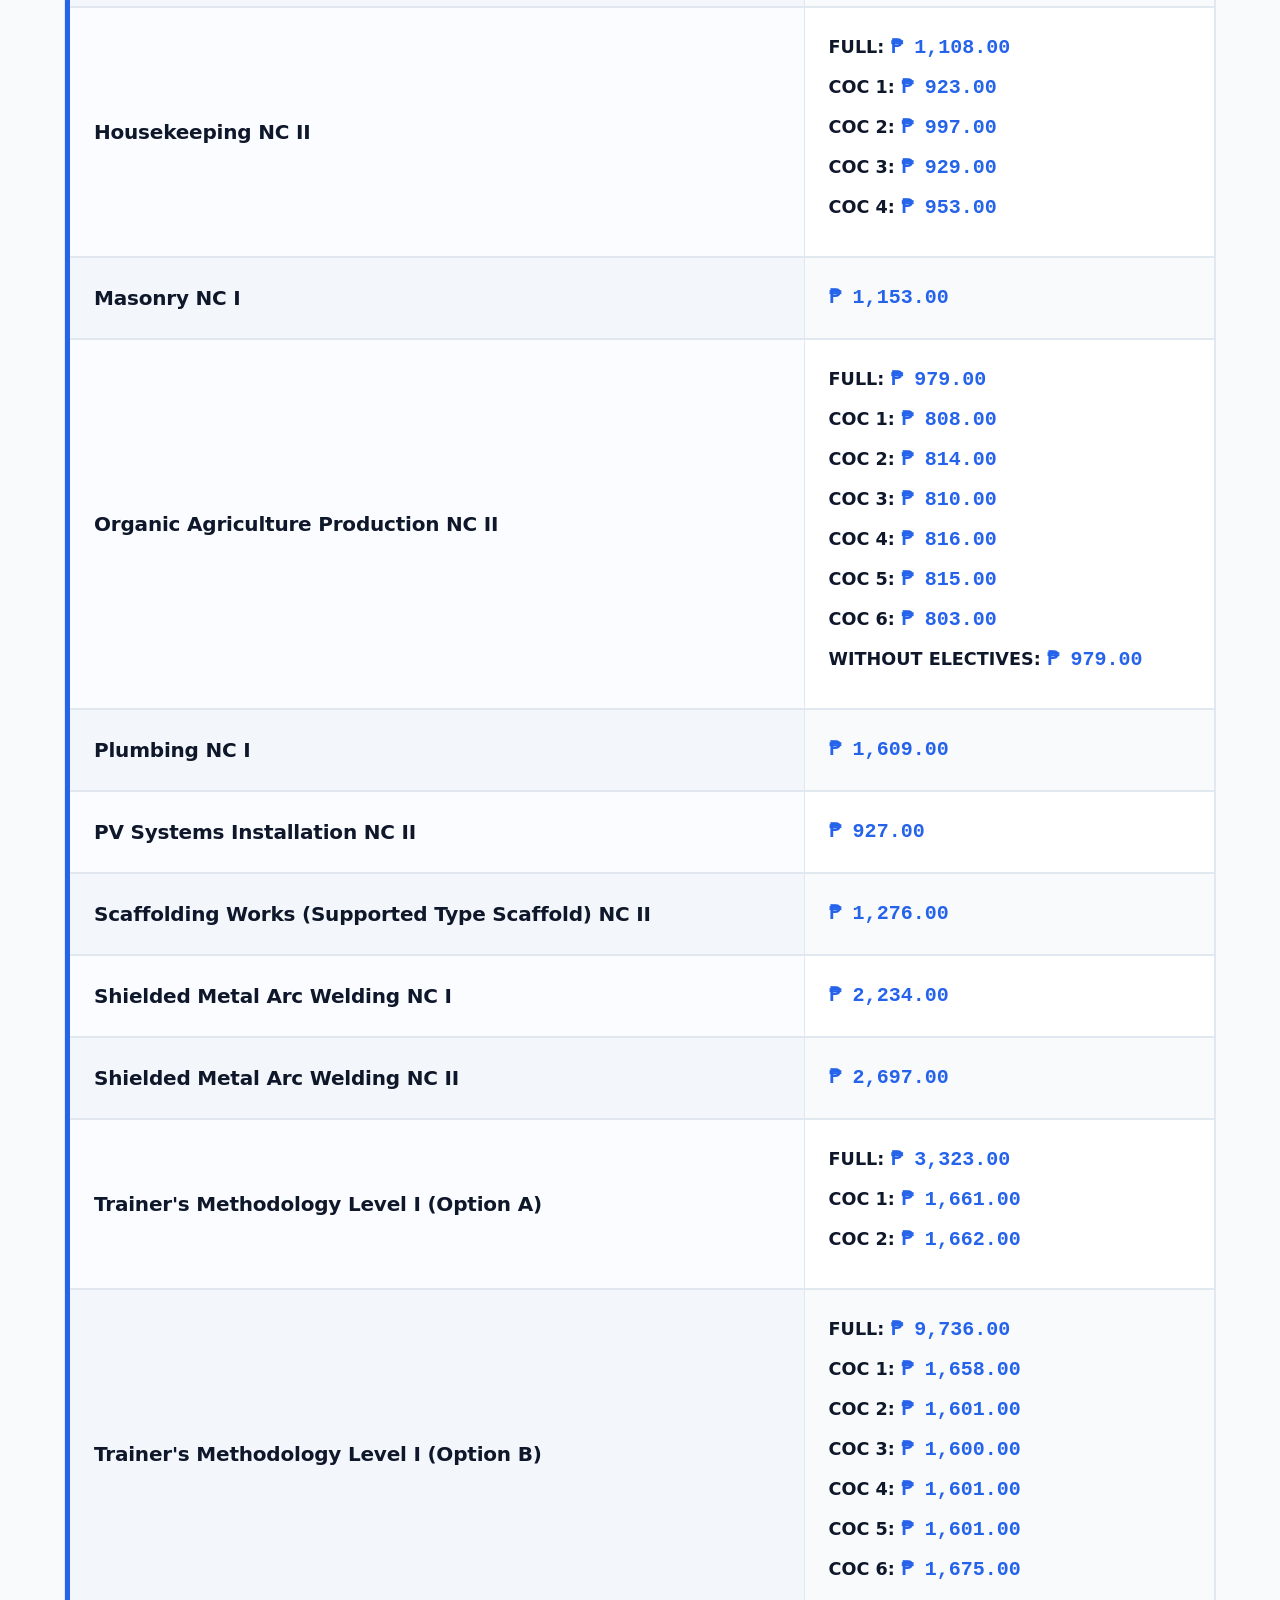
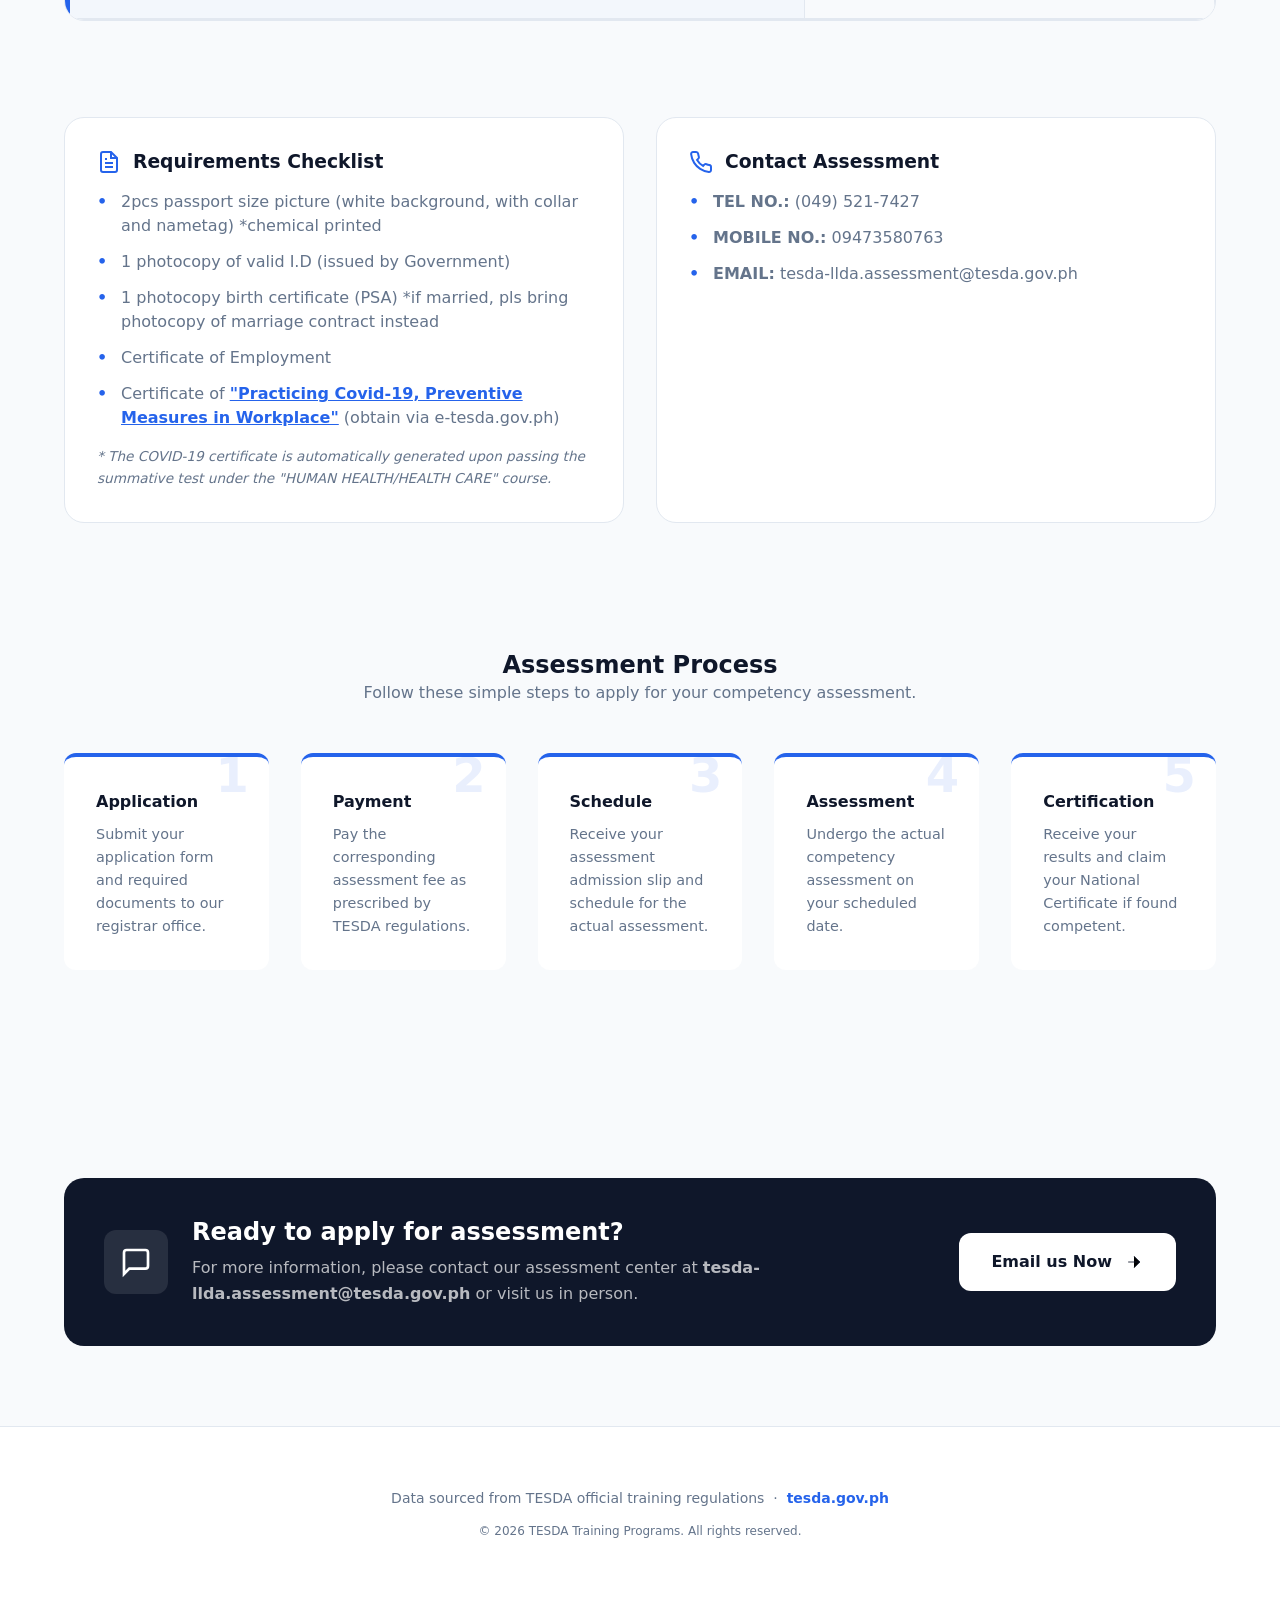
==== commit b70ba4fe: "feat: rebranding to CBT, direct Gmail integration, and UI refinements" ====
--- a/assessments.html
+++ b/assessments.html
@@ -29,11 +29,11 @@
       <div class="nav-links">
         <a class="nav-link" href="index.html">About</a>
         <a class="nav-link" href="programs.html">Programs</a>
-        <a class="nav-link" href="cbtmc.html">CBTMC</a>
+        <a class="nav-link" href="cbtmc.html">CBT</a>
         <a class="nav-link active" href="assessments.html">Assessments</a>
-        <a class="nav-cta mobile-cta" href="https://docs.google.com/forms/d/e/1FAIpQLSe-ANalO9LTou5ci9s4rJINnCRzZthixkKzy5RjrOZ7Rti6TA/viewform?usp=dialog" target="_blank" rel="noopener noreferrer">Inquire now</a>
-      </div>
-      <a class="nav-cta desktop-cta" href="https://docs.google.com/forms/d/e/1FAIpQLSe-ANalO9LTou5ci9s4rJINnCRzZthixkKzy5RjrOZ7Rti6TA/viewform?usp=dialog" target="_blank" rel="noopener noreferrer">Inquire now</a>
+        <a class="nav-cta mobile-cta" href="https://mail.google.com/mail/?view=cm&fs=1&to=tesda-llda@tesda.gov.ph&su=Assessment Inquiry" target="_blank">Email us</a>
+      </div>
+      <a class="nav-cta desktop-cta" href="https://mail.google.com/mail/?view=cm&fs=1&to=tesda-llda@tesda.gov.ph&su=Assessment Inquiry" target="_blank">Email us</a>
       <button class="nav-toggle" id="navToggle" aria-label="Toggle navigation">
         <svg class="hamburger-icon" viewBox="0 0 24 24" fill="none" stroke="currentColor" stroke-width="2">
           <line x1="3" y1="12" x2="21" y2="12"></line>
@@ -286,11 +286,10 @@
               <p>For more information, please contact our assessment center at <strong>tesda-llda.assessment@tesda.gov.ph</strong> or visit us in person.</p>
             </div>
           </div>
-          <a class="cta-btn" href="mailto:tesda-llda.assessment@tesda.gov.ph">
-            Email Assessment Center
+          <a class="cta-btn" href="https://mail.google.com/mail/?view=cm&fs=1&to=tesda-llda.assessment@tesda.gov.ph&su=Assessment Registration Inquiry" target="_blank">
+            Email us Now
             <svg viewBox="0 0 24 24">
-              <path d="M4 4h16c1.1 0 2 .9 2 2v12c0 1.1-.9 2-2 2H4c-1.1 0-2-.9-2-2V6c0-1.1.9-2 2-2z"/>
-              <polyline points="22,6 12,13 2,6"/>
+              <path d="M5 12h14M12 5l7 7-7 7"/>
             </svg>
           </a>
         </div>
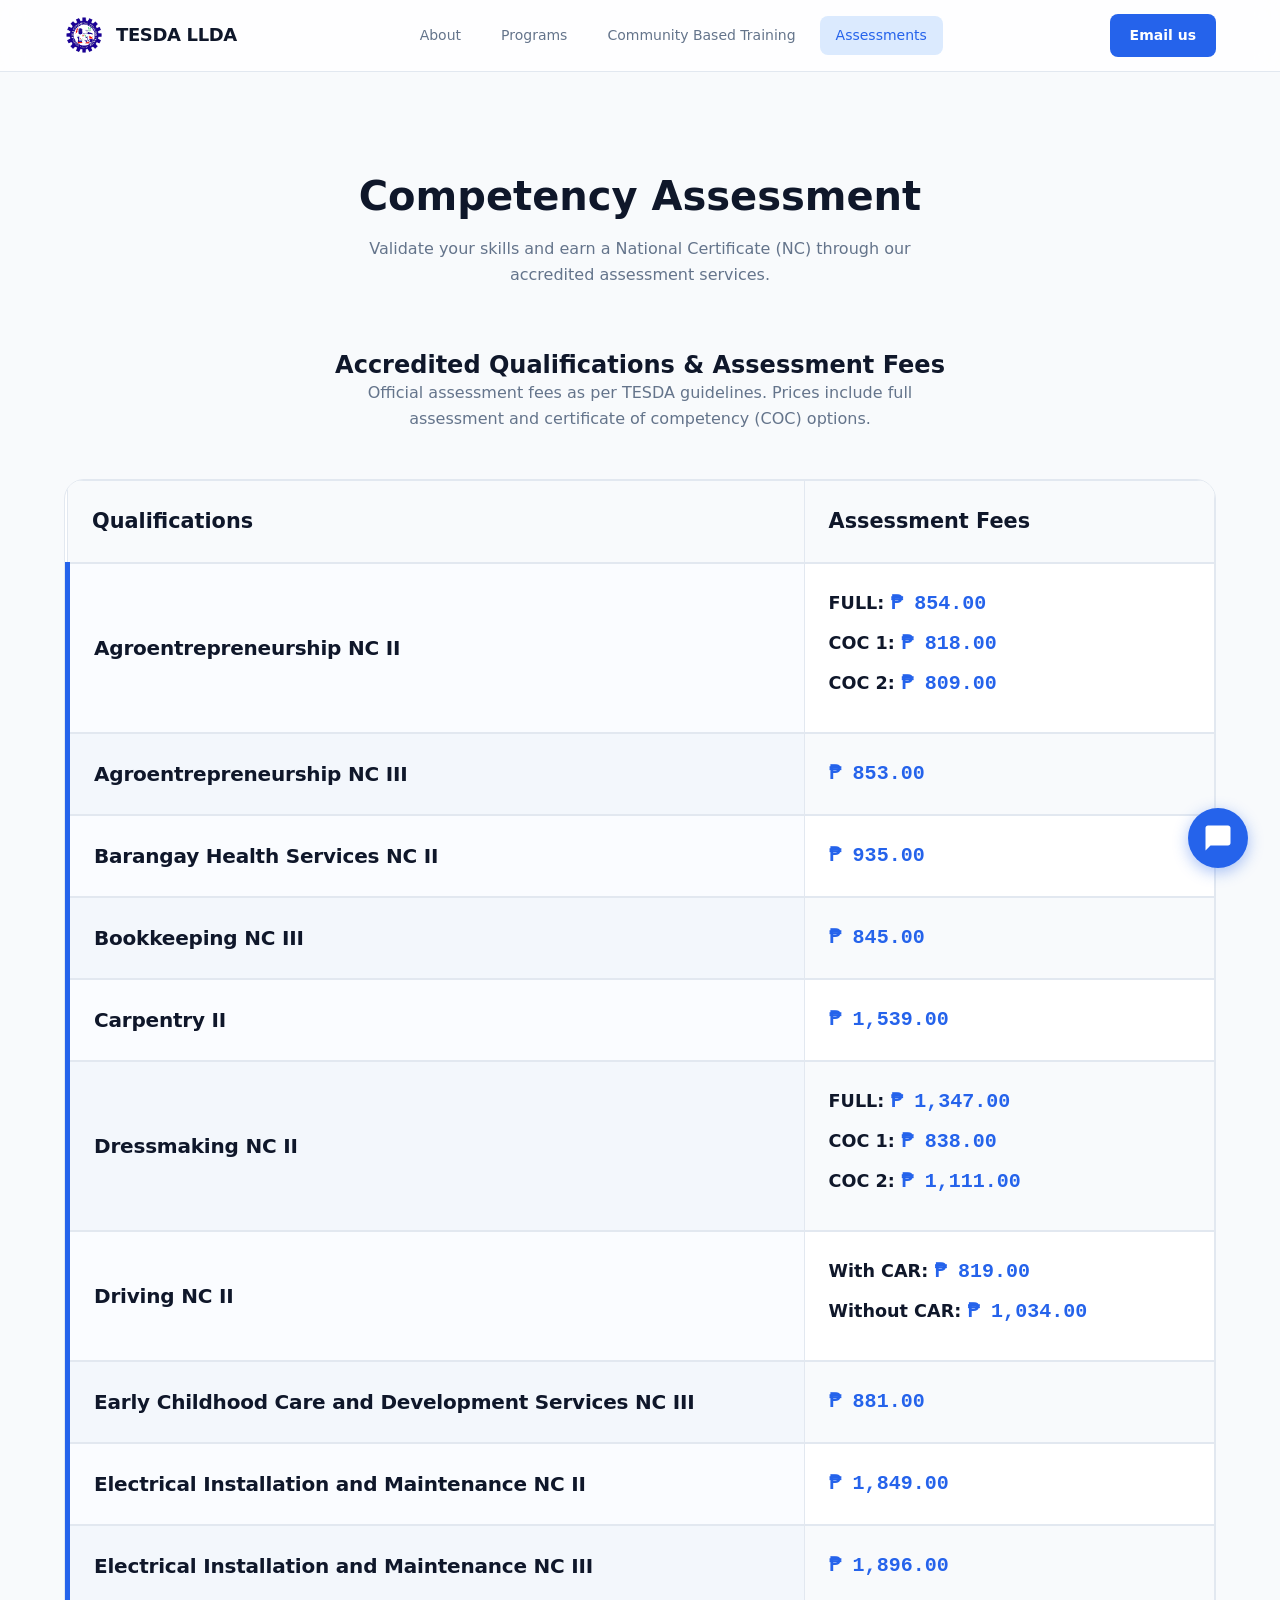
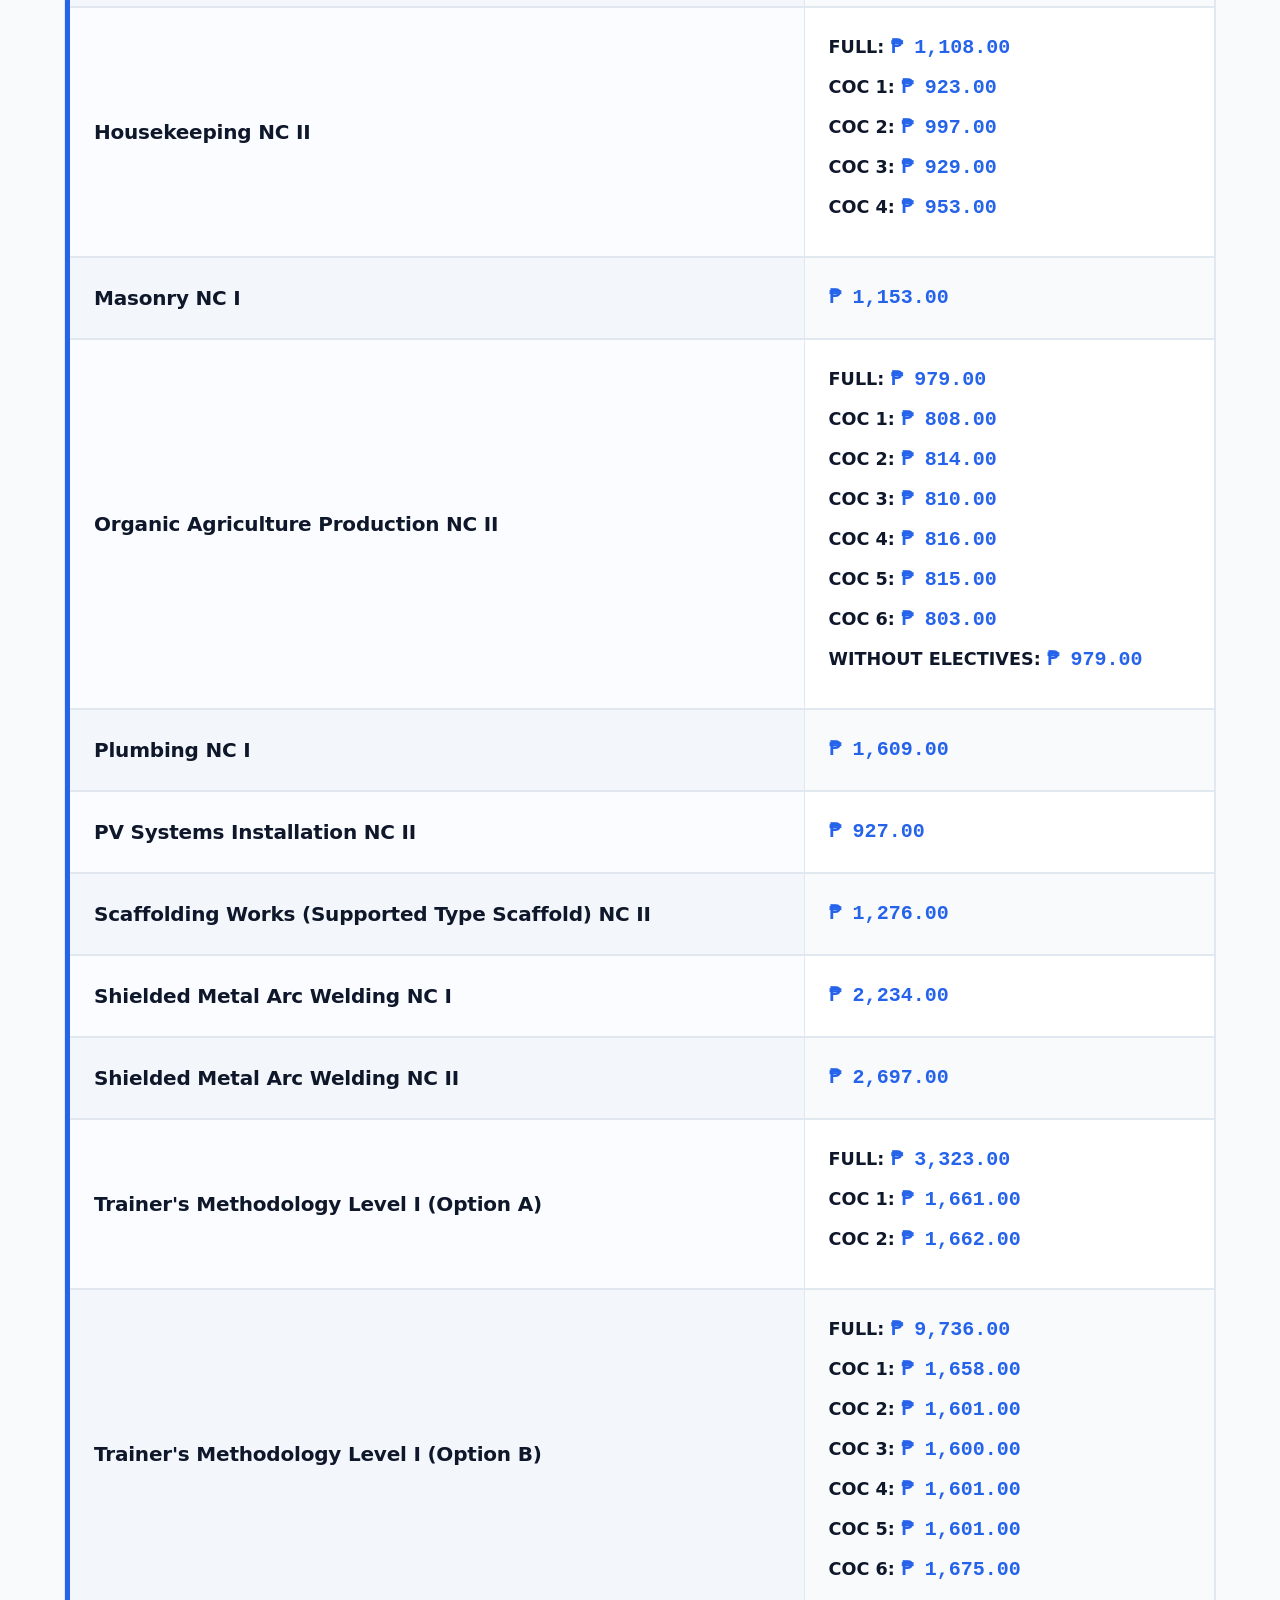
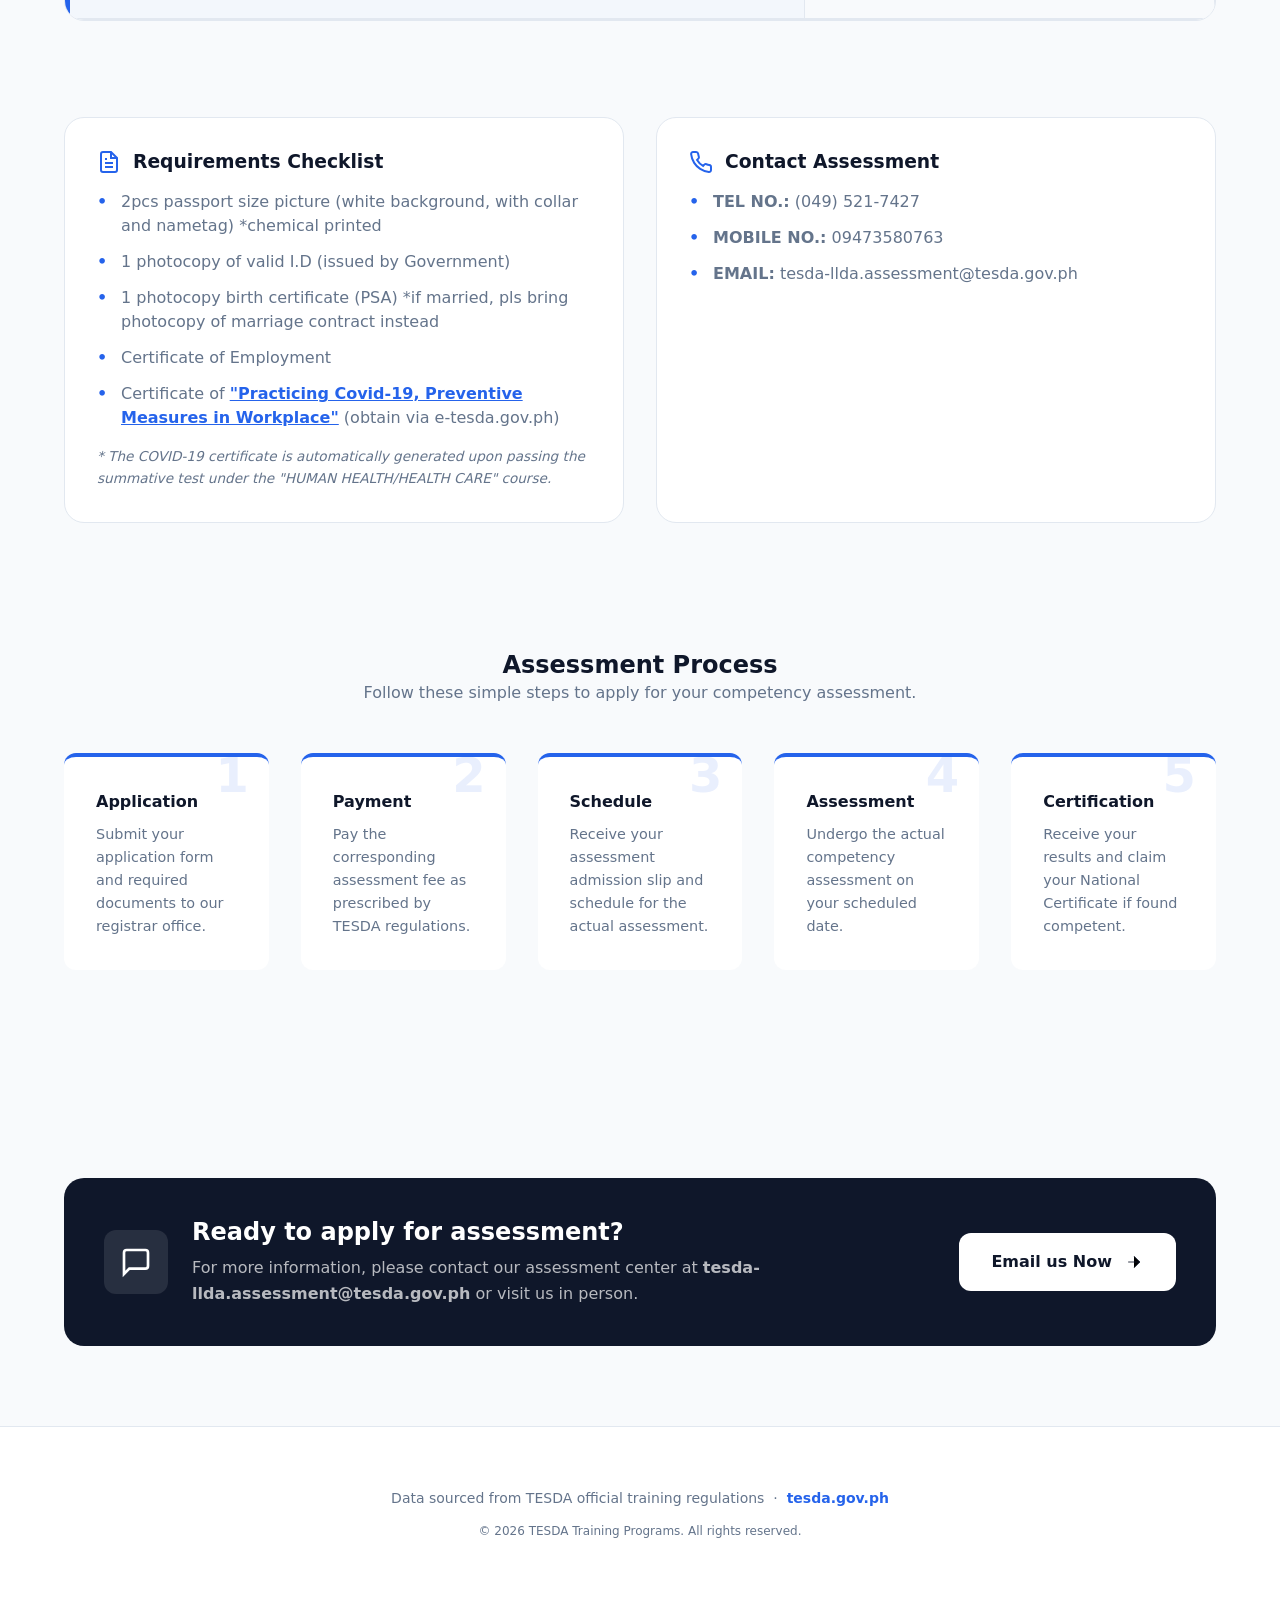
==== commit 54370206: "Fix nav links, button styles, and add minimalist Yearly Catalog section" ====
--- a/assessments.html
+++ b/assessments.html
@@ -29,7 +29,7 @@
       <div class="nav-links">
         <a class="nav-link" href="index.html">About</a>
         <a class="nav-link" href="programs.html">Programs</a>
-        <a class="nav-link" href="cbtmc.html">CBT</a>
+        <a class="nav-link" href="cbtmc.html">Community Based Training</a>
         <a class="nav-link active" href="assessments.html">Assessments</a>
         <a class="nav-cta mobile-cta" href="https://mail.google.com/mail/?view=cm&fs=1&to=tesda-llda@tesda.gov.ph&su=Assessment Inquiry" target="_blank">Email us</a>
       </div>
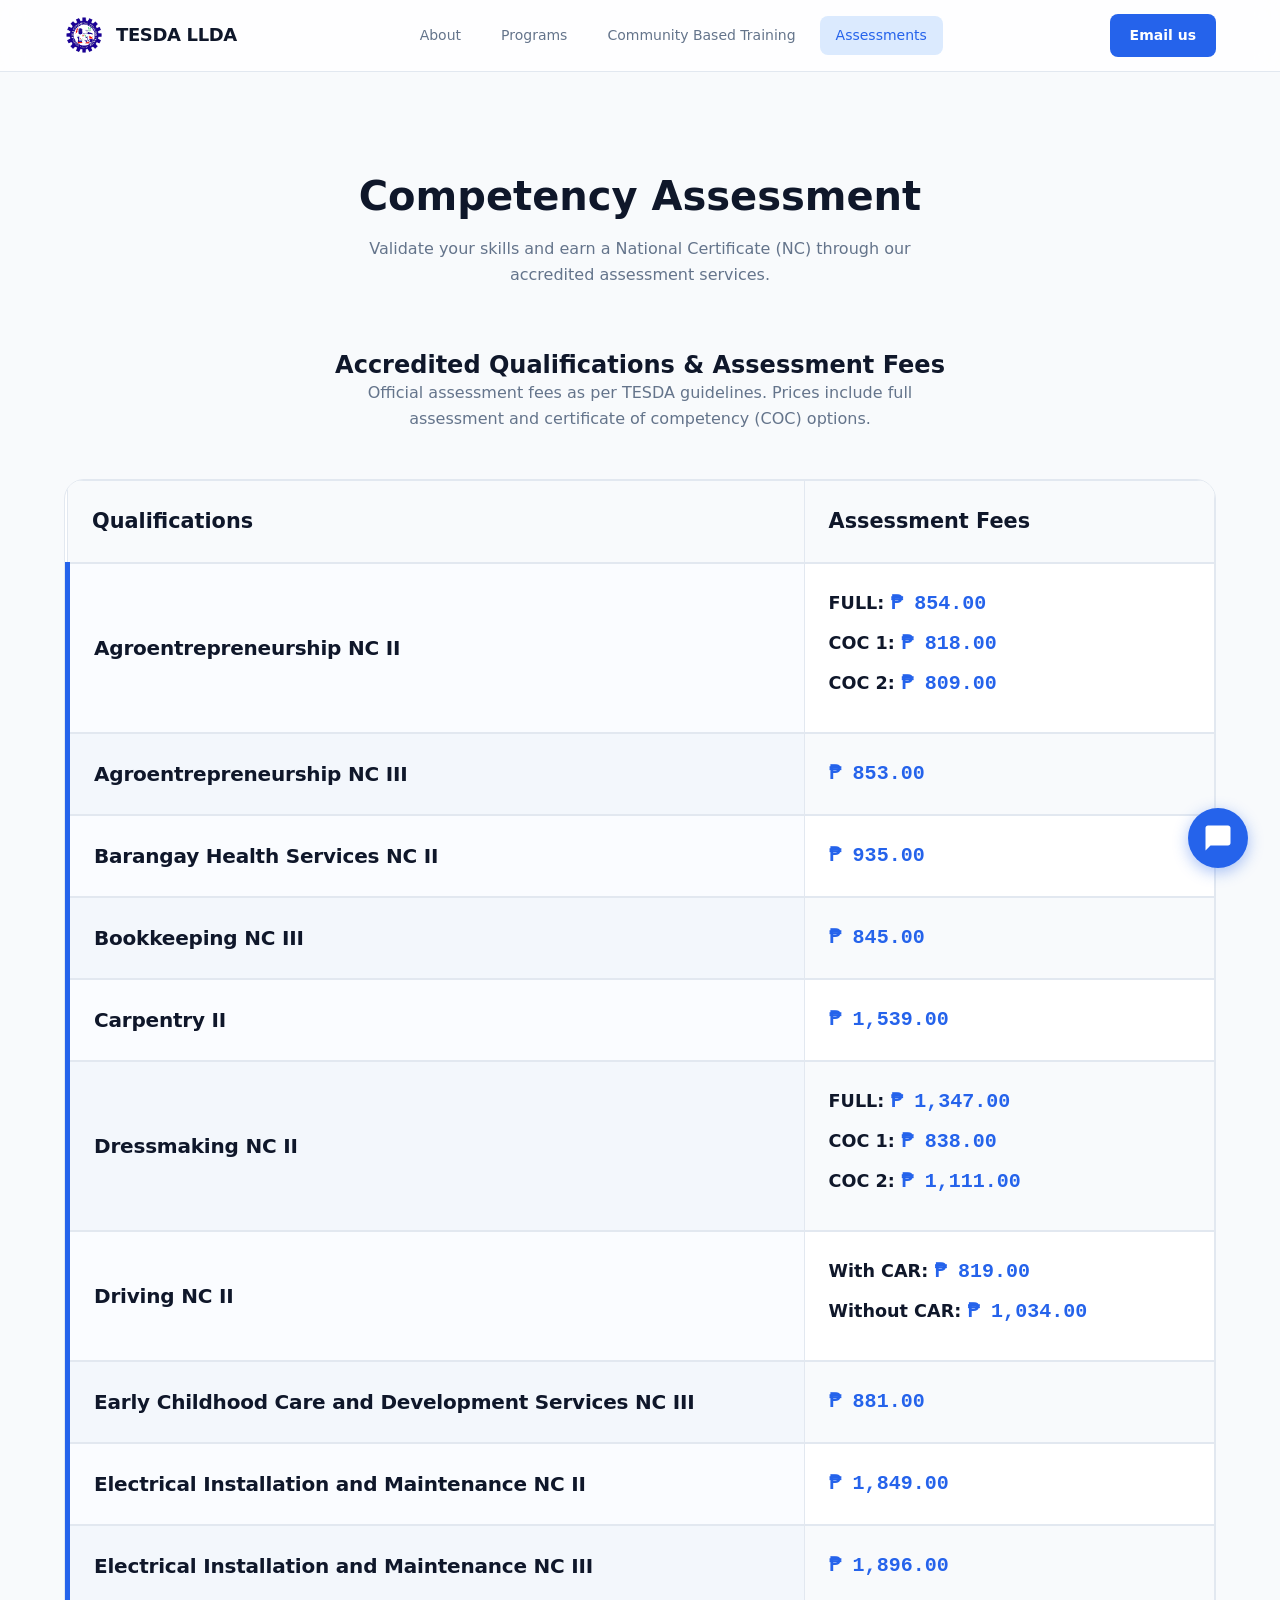
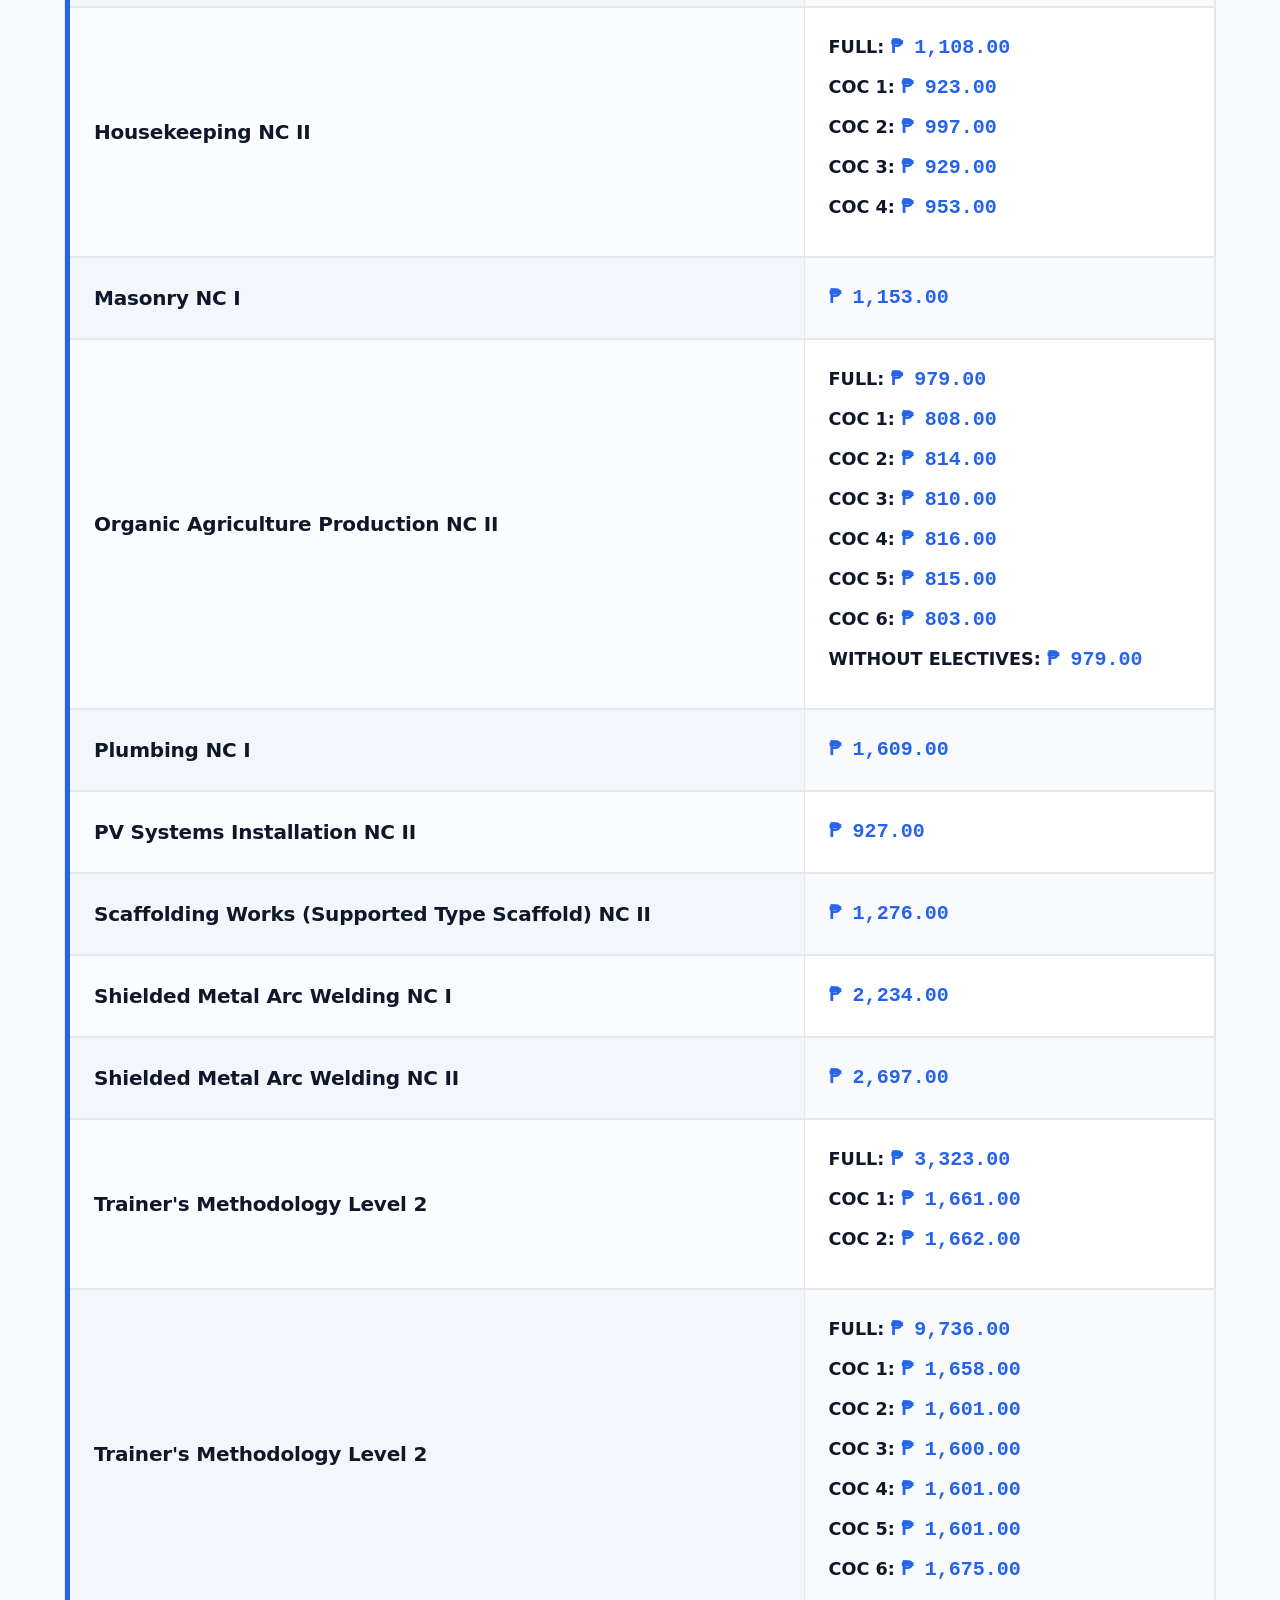
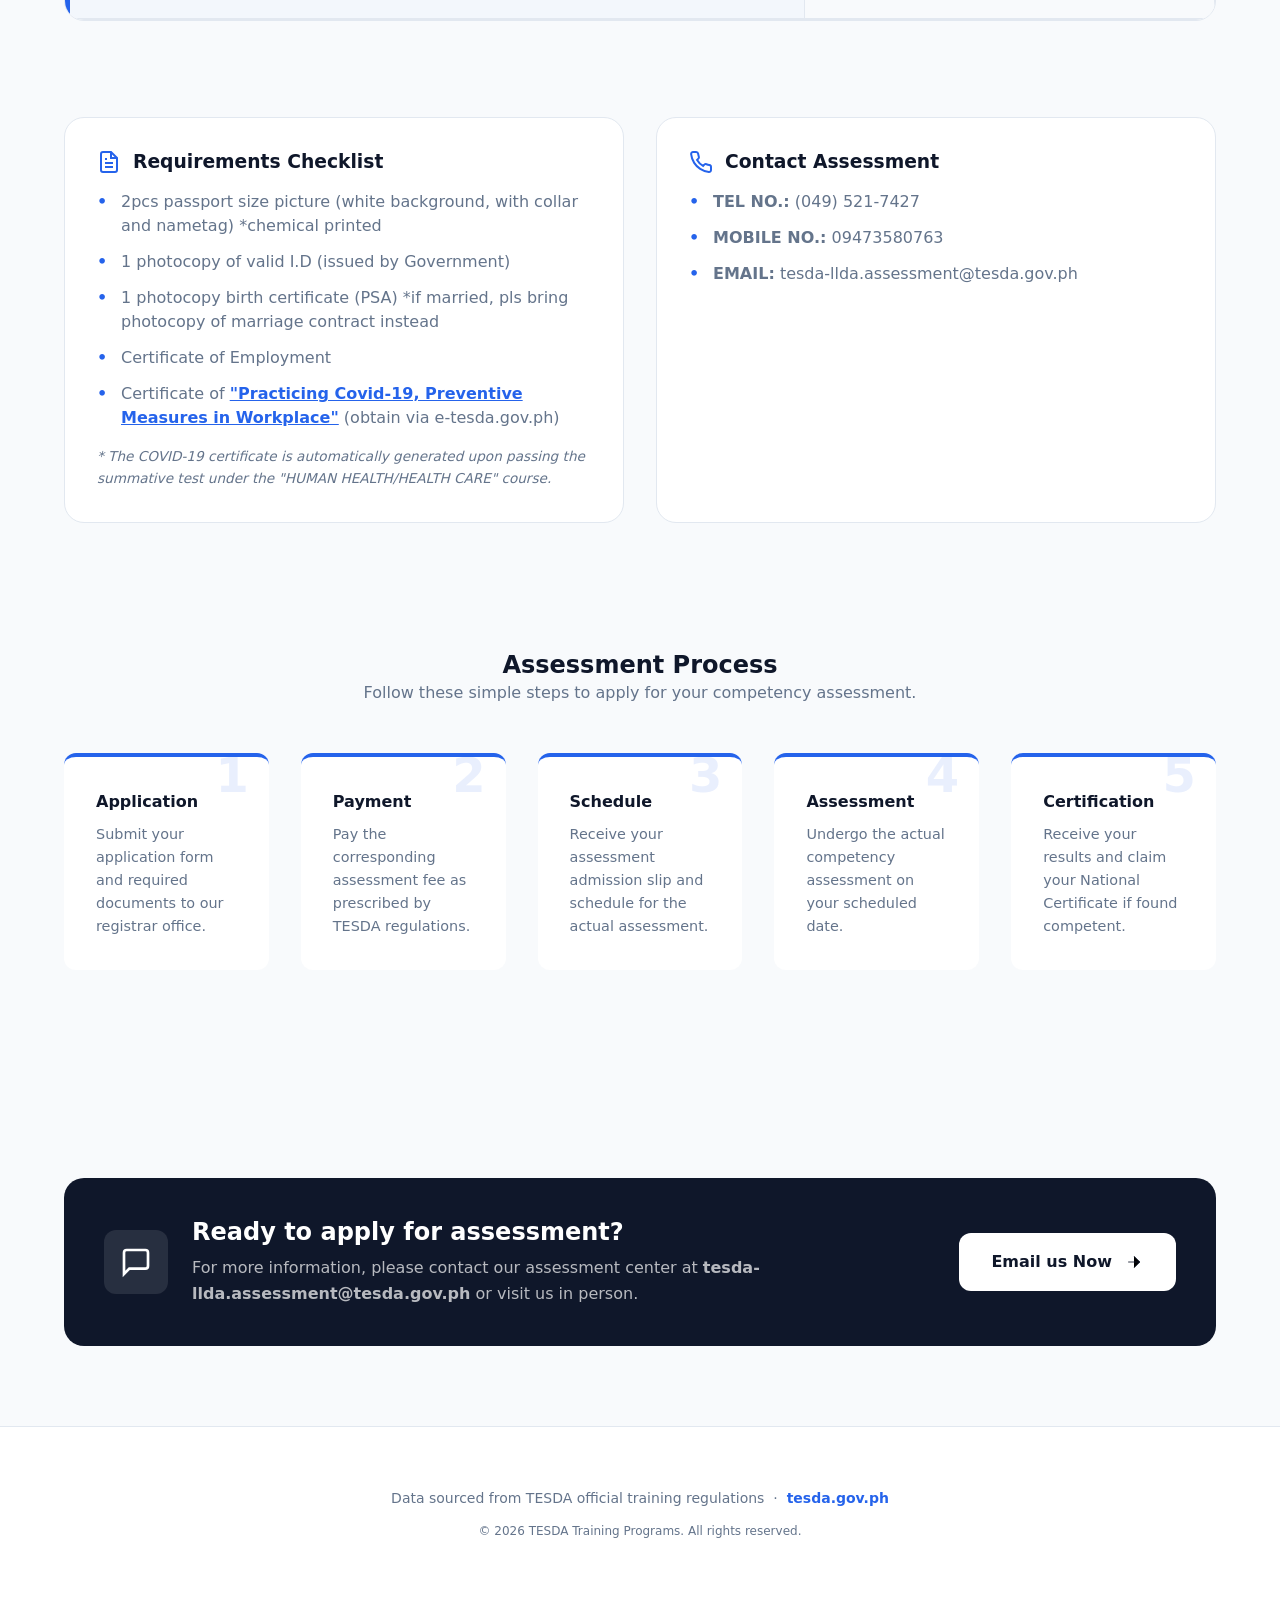
==== commit d5f20e00: "feat: update chatbot, catalog styling, and program filters" ====
--- a/assessments.html
+++ b/assessments.html
@@ -170,7 +170,7 @@
                 <td><span class="fee-price">₱ 2,697.00</span></td>
               </tr>
               <tr>
-                <td>Trainer's Methodology Level I (Option A)</td>
+                <td>Trainer's Methodology Level 2 </td>
                 <td>
                   <span class="fee-item"><span class="fee-label">FULL:</span> <span class="fee-price">₱ 3,323.00</span></span>
                   <span class="fee-item"><span class="fee-label">COC 1:</span> <span class="fee-price">₱ 1,661.00</span></span>
@@ -178,7 +178,7 @@
                 </td>
               </tr>
               <tr>
-                <td>Trainer's Methodology Level I (Option B)</td>
+                <td>Trainer's Methodology Level 2</td>
                 <td>
                   <span class="fee-item"><span class="fee-label">FULL:</span> <span class="fee-price">₱ 9,736.00</span></span>
                   <span class="fee-item"><span class="fee-label">COC 1:</span> <span class="fee-price">₱ 1,658.00</span></span>
@@ -351,5 +351,213 @@
 
   <script src="app.js"></script>
   <script src="chatbot.js"></script>
+  <script>
+    const assessments = [
+      {
+        name: "Agroentrepreneurship NC II",
+        fees: { full: "₱ 854.00", coc1: "₱ 818.00", coc2: "₱ 809.00" },
+        description: "This assessment validates competencies in marketing and production coordination, market assessment, production planning, finance management, and produce marketing for agroentrepreneurship.",
+        careers: "Marketing Coordinator, Production Coordinator, Agri-Entrepreneur"
+      },
+      {
+        name: "Agroentrepreneurship NC III",
+        fees: { full: "₱ 853.00" },
+        description: "This assessment validates competencies in stakeholder engagement, product supply and finance management, farmer mobilization, and collective marketing in the agroenterprise industry.",
+        careers: "Farmer Leader, Agri-Enterprise Manager"
+      },
+      {
+        name: "Barangay Health Services NC II",
+        fees: { full: "₱ 935.00" },
+        description: "This assessment validates competencies in health promotion, disease prevention, household health monitoring, and proper management of health stations, supplies, and records.",
+        careers: "Barangay Health Worker, Community Health Aide"
+      },
+      {
+        name: "Bookkeeping NC III",
+        fees: { full: "₱ 845.00" },
+        description: "This assessment validates competencies in journalizing, posting, trial balance preparation, financial reporting, and internal control review in line with industry standards.",
+        careers: "Bookkeeper, Accounting Clerk, Finance Assistant"
+      },
+      {
+        name: "Carpentry II",
+        fees: { full: "₱ 1,539.00" },
+        description: "This assessment validates competencies in carpentry works, formwork, and structural carpentry applications for construction projects.",
+        careers: "Carpenter, Formwork Installer, Construction Worker"
+      },
+      {
+        name: "Dressmaking NC II",
+        fees: { full: "₱ 1,347.00", coc1: "₱ 838.00", coc2: "₱ 1,111.00" },
+        description: "This assessment validates competencies in pattern drafting and cutting, material preparation, sewing, and finishing of casual apparel in line with industry standards.",
+        careers: "Dressmaker, Garment Sewer, Fashion Assistant"
+      },
+      {
+        name: "Driving NC II",
+        fees: { withCar: "₱ 819.00", withoutCar: "₱ 1,034.00" },
+        description: "This assessment validates competencies in light vehicle operation, road safety, traffic regulations, defensive driving, and basic vehicle maintenance.",
+        careers: "Professional Driver, Light Vehicle Driver, Company Driver"
+      },
+      {
+        name: "Early Childhood Care and Development Services NC III",
+        fees: { full: "₱ 881.00" },
+        description: "This assessment validates competencies in managing early childhood centers, assessing child development, and implementing the ECCD curriculum for ages 0–4.",
+        careers: "Day Care Worker, Early Childhood Educator, Child Development Teacher"
+      },
+      {
+        name: "Electrical Installation and Maintenance NC II",
+        fees: { full: "₱ 1,849.00" },
+        description: "This assessment validates competencies in installing and maintaining electrical wiring, lighting, and related equipment in residential buildings with voltages up to 600 volts.",
+        careers: "Maintenance Electrician, Residential Wiring Electrician"
+      },
+      {
+        name: "Electrical Installation and Maintenance NC III",
+        fees: { full: "₱ 1,896.00" },
+        description: "This assessment validates competencies in industrial electrical installation, automation and control systems, and advanced troubleshooting.",
+        careers: "Industrial Electrician, Electrical Leadman, Electrical Foreman"
+      },
+      {
+        name: "Housekeeping NC II",
+        fees: { full: "₱ 1,108.00", coc1: "₱ 923.00", coc2: "₱ 997.00", coc3: "₱ 929.00", coc4: "₱ 953.00" },
+        description: "This assessment validates competencies in guest room preparation, valet services, laundry, and premises cleaning in line with industry standards.",
+        careers: "Room Attendant, Housekeeper, Room Maid, Hotel Staff"
+      },
+      {
+        name: "Masonry NC I",
+        fees: { full: "₱ 1,153.00" },
+        description: "This assessment validates competencies in basic masonry works, brick and block laying, and concrete finishing.",
+        careers: "Mason, Bricklayer, Concrete Worker"
+      },
+      {
+        name: "Organic Agriculture Production NC II",
+        fees: { full: "₱ 979.00", coc1: "₱ 808.00", coc2: "₱ 814.00", coc3: "₱ 810.00", coc4: "₱ 816.00", coc5: "₱ 815.00", coc6: "₱ 803.00" },
+        description: "This assessment validates competencies in producing farm products like chicken and vegetables, including organic fertilizers, concoctions, and extracts.",
+        careers: "Organic Agriculture Farmer, Organic Livestock Raiser, Farm Technician"
+      },
+      {
+        name: "Plumbing NC I",
+        fees: { full: "₱ 1,609.00" },
+        description: "This assessment validates competencies in basic plumbing installation, pipe fitting, and maintenance of plumbing systems.",
+        careers: "Plumber, Pipe Fitter, Maintenance Technician"
+      },
+      {
+        name: "PV Systems Installation NC II",
+        fees: { full: "₱ 927.00" },
+        description: "This assessment validates competencies in site assessment, component compliance, system installation and commissioning, and documentation for PV systems.",
+        careers: "PV Systems Technician, PV Systems Commissioning Technician, Solar Installer"
+      },
+      {
+        name: "Scaffolding Works (Supported Type Scaffold) NC II",
+        fees: { full: "₱ 1,276.00" },
+        description: "This assessment validates competencies in erecting, dismantling, and maintaining supported type scaffolds in construction sites.",
+        careers: "Scaffolder, Scaffold Erector, Construction Worker"
+      },
+      {
+        name: "Shielded Metal Arc Welding NC I",
+        fees: { full: "₱ 2,234.00" },
+        description: "This assessment validates competencies in welding setup, material preparation, fitting, carbon steel plate welding, and weld repair.",
+        careers: "Plate Welder, Pipe Welder, Welding Technician"
+      },
+      {
+        name: "Shielded Metal Arc Welding NC II",
+        fees: { full: "₱ 2,697.00" },
+        description: "This assessment validates competencies in advanced carbon steel welding, pipe welding techniques, welding position mastery, and weld inspection.",
+        careers: "Plate/Pipe Welder, Certified Welder, Welding Specialist"
+      },
+      {
+        name: "Trainer's Methodology Level 1",
+        fees: { full: "₱ 3,323.00", coc1: "₱ 1,661.00", coc2: "₱ 1,662.00" },
+        description: "This assessment validates competencies in CBT instructional delivery, competency-based assessment, and training resource management for TVET trainers.",
+        careers: "TVET Trainer, Competency Assessor, Training Facilitator"
+      },
+      {
+        name: "Trainer's Methodology Level 2",
+        fees: { full: "₱ 9,736.00", coc1: "₱ 1,658.00", coc2: "₱ 1,601.00", coc3: "₱ 1,600.00", coc4: "₱ 1,601.00", coc5: "₱ 1,601.00", coc6: "₱ 1,675.00" },
+        description: "This comprehensive assessment validates all competencies required for Trainer's Methodology Level I, including training program design and curriculum development.",
+        careers: "TVET Trainer, Competency Assessor, Training Designer"
+      }
+    ];
+
+    function openAssessmentModal(index) {
+      const assessment = assessments[index];
+      if (!assessment) return;
+
+      const modal = document.getElementById("assessmentModal");
+      if (!modal) return;
+
+      const titleEl = document.getElementById("assessmentModalTitle");
+      const feesEl = document.getElementById("assessmentModalFees");
+      const descriptionEl = document.getElementById("assessmentModalDescription");
+      const careersEl = document.getElementById("assessmentModalCareers");
+
+      if (titleEl) titleEl.textContent = assessment.name;
+
+      let feesHtml = "";
+      if (assessment.fees.full) feesHtml += `<div class="fee-item"><span class="fee-label">Full Assessment:</span><span class="fee-value">${assessment.fees.full}</span></div>`;
+      if (assessment.fees.coc1) feesHtml += `<div class="fee-item"><span class="fee-label">COC 1:</span><span class="fee-value">${assessment.fees.coc1}</span></div>`;
+      if (assessment.fees.coc2) feesHtml += `<div class="fee-item"><span class="fee-label">COC 2:</span><span class="fee-value">${assessment.fees.coc2}</span></div>`;
+      if (assessment.fees.coc3) feesHtml += `<div class="fee-item"><span class="fee-label">COC 3:</span><span class="fee-value">${assessment.fees.coc3}</span></div>`;
+      if (assessment.fees.coc4) feesHtml += `<div class="fee-item"><span class="fee-label">COC 4:</span><span class="fee-value">${assessment.fees.coc4}</span></div>`;
+      if (assessment.fees.coc5) feesHtml += `<div class="fee-item"><span class="fee-label">COC 5:</span><span class="fee-value">${assessment.fees.coc5}</span></div>`;
+      if (assessment.fees.coc6) feesHtml += `<div class="fee-item"><span class="fee-label">COC 6:</span><span class="fee-value">${assessment.fees.coc6}</span></div>`;
+      if (assessment.fees.withCar) feesHtml += `<div class="fee-item"><span class="fee-label">With CAR:</span><span class="fee-value">${assessment.fees.withCar}</span></div>`;
+      if (assessment.fees.withoutCar) feesHtml += `<div class="fee-item"><span class="fee-label">Without CAR:</span><span class="fee-value">${assessment.fees.withoutCar}</span></div>`;
+      if (feesEl) feesEl.innerHTML = feesHtml;
+
+      if (descriptionEl) descriptionEl.textContent = assessment.description;
+      if (careersEl) careersEl.textContent = assessment.careers;
+
+      modal.classList.add("active");
+      document.body.style.overflow = "hidden";
+    }
+
+    function closeAssessmentModal() {
+      const modal = document.getElementById("assessmentModal");
+      if (modal) {
+        modal.classList.remove("active");
+        document.body.style.overflow = "";
+      }
+    }
+
+    document.addEventListener("keydown", (e) => {
+      if (e.key === "Escape") closeAssessmentModal();
+    });
+
+    window.addEventListener("load", () => {
+      const tableRows = document.querySelectorAll(".fee-table tbody tr");
+      tableRows.forEach((row, index) => {
+        row.style.cursor = "pointer";
+        row.addEventListener("click", () => openAssessmentModal(index));
+      });
+    });
+  </script>
+
+  <!-- ── Assessment Details Modal ── -->
+  <div id="assessmentModal" class="modal">
+    <div class="modal-overlay" onclick="closeAssessmentModal()"></div>
+    <div class="modal-content">
+      <button class="modal-close" onclick="closeAssessmentModal()">
+        <svg viewBox="0 0 24 24" fill="none" stroke="currentColor" stroke-width="2">
+          <line x1="18" y1="6" x2="6" y2="18"></line>
+          <line x1="6" y1="6" x2="18" y2="18"></line>
+        </svg>
+      </button>
+      <h2 class="modal-title" id="assessmentModalTitle"></h2>
+      
+      <div class="modal-body">
+        <div class="modal-section">
+          <h3>Assessment Fees</h3>
+          <div class="assessment-fees-list" id="assessmentModalFees"></div>
+        </div>
+        
+        <div class="modal-section">
+          <h3>Assessment Overview</h3>
+          <p id="assessmentModalDescription"></p>
+        </div>
+        
+        <div class="modal-section">
+          <h3>Career Opportunities</h3>
+          <p id="assessmentModalCareers"></p>
+        </div>
+      </div>
+    </div>
+  </div>
 </body>
 </html>
--- a/assessments.css
+++ b/assessments.css
@@ -515,6 +515,151 @@
   color: var(--text-muted);
 }
 
+/* Modal Styles (Assessment) */
+.modal {
+  position: fixed;
+  inset: 0;
+  z-index: 2000;
+  display: flex;
+  align-items: center;
+  justify-content: center;
+  padding: 2rem;
+  opacity: 0;
+  visibility: hidden;
+  transition: all 0.3s cubic-bezier(0.4, 0, 0.2, 1);
+}
+
+.modal.active {
+  opacity: 1;
+  visibility: visible;
+}
+
+.modal-overlay {
+  position: absolute;
+  inset: 0;
+  background: rgba(0,0,0,0.5);
+  backdrop-filter: blur(4px);
+  -webkit-backdrop-filter: blur(4px);
+}
+
+.modal-content {
+  position: relative;
+  background: white;
+  border-radius: var(--radius-lg);
+  max-width: 700px;
+  width: 100%;
+  max-height: 90vh;
+  overflow-y: auto;
+  box-shadow: var(--shadow-lg);
+  transform: translateY(20px);
+  transition: transform 0.3s cubic-bezier(0.4, 0, 0.2, 1);
+}
+
+.modal.active .modal-content {
+  transform: translateY(0);
+}
+
+.modal-close {
+  position: absolute;
+  top: 1.5rem;
+  right: 1.5rem;
+  background: var(--bg);
+  width: 40px;
+  height: 40px;
+  border-radius: 50%;
+  display: flex;
+  align-items: center;
+  justify-content: center;
+  color: var(--text-muted);
+  transition: all 0.2s ease;
+}
+
+.modal-close:hover {
+  background: var(--primary-light);
+  color: var(--primary);
+}
+
+.modal-title {
+  padding: 2rem 4rem 1rem 2rem;
+  font-size: 1.75rem;
+  color: var(--secondary);
+  line-height: 1.3;
+}
+
+.modal-body {
+  padding: 0 2rem 2rem;
+}
+
+.modal-section {
+  margin-bottom: 1.5rem;
+}
+
+.modal-section:last-child {
+  margin-bottom: 0;
+}
+
+.modal-section h3 {
+  font-size: 1.125rem;
+  color: var(--secondary);
+  margin-bottom: 0.75rem;
+  display: flex;
+  align-items: center;
+  gap: 0.5rem;
+}
+
+.modal-section h3::before {
+  content: "";
+  width: 4px;
+  height: 20px;
+  background: var(--primary);
+  border-radius: 2px;
+}
+
+.modal-section p {
+  color: var(--text-muted);
+  line-height: 1.7;
+}
+
+.assessment-fees-list {
+  background: var(--bg);
+  border-radius: var(--radius-md);
+  padding: 1.25rem;
+}
+
+.assessment-fees-list .fee-item {
+  display: flex;
+  justify-content: space-between;
+  padding: 0.75rem 0;
+  border-bottom: 1px solid var(--border);
+}
+
+.assessment-fees-list .fee-item:last-child {
+  border-bottom: none;
+  padding-bottom: 0;
+}
+
+.assessment-fees-list .fee-label {
+  font-weight: 600;
+  color: var(--text);
+}
+
+.assessment-fees-list .fee-value {
+  font-family: monospace;
+  font-weight: 700;
+  color: var(--primary);
+  font-size: 1.125rem;
+}
+
+/* Enhanced Table Styles */
+.fee-table tbody tr {
+  transition: all 0.25s cubic-bezier(0.4, 0, 0.2, 1);
+}
+
+.fee-table tbody tr:hover {
+  background: rgba(37, 99, 235, 0.08);
+  transform: translateX(4px);
+}
+
 @media (max-width: 768px) {
   .nav-toggle {
     display: block;
@@ -598,6 +743,14 @@
     border-radius: 8px;
     overflow: hidden;
     box-shadow: var(--shadow-sm);
+    cursor: pointer;
+    transition: all 0.25s ease;
+  }
+
+  .fee-table tr:hover {
+    border-color: var(--primary);
+    box-shadow: var(--shadow-md);
+    transform: translateY(-2px);
   }
 
   .fee-table td {
